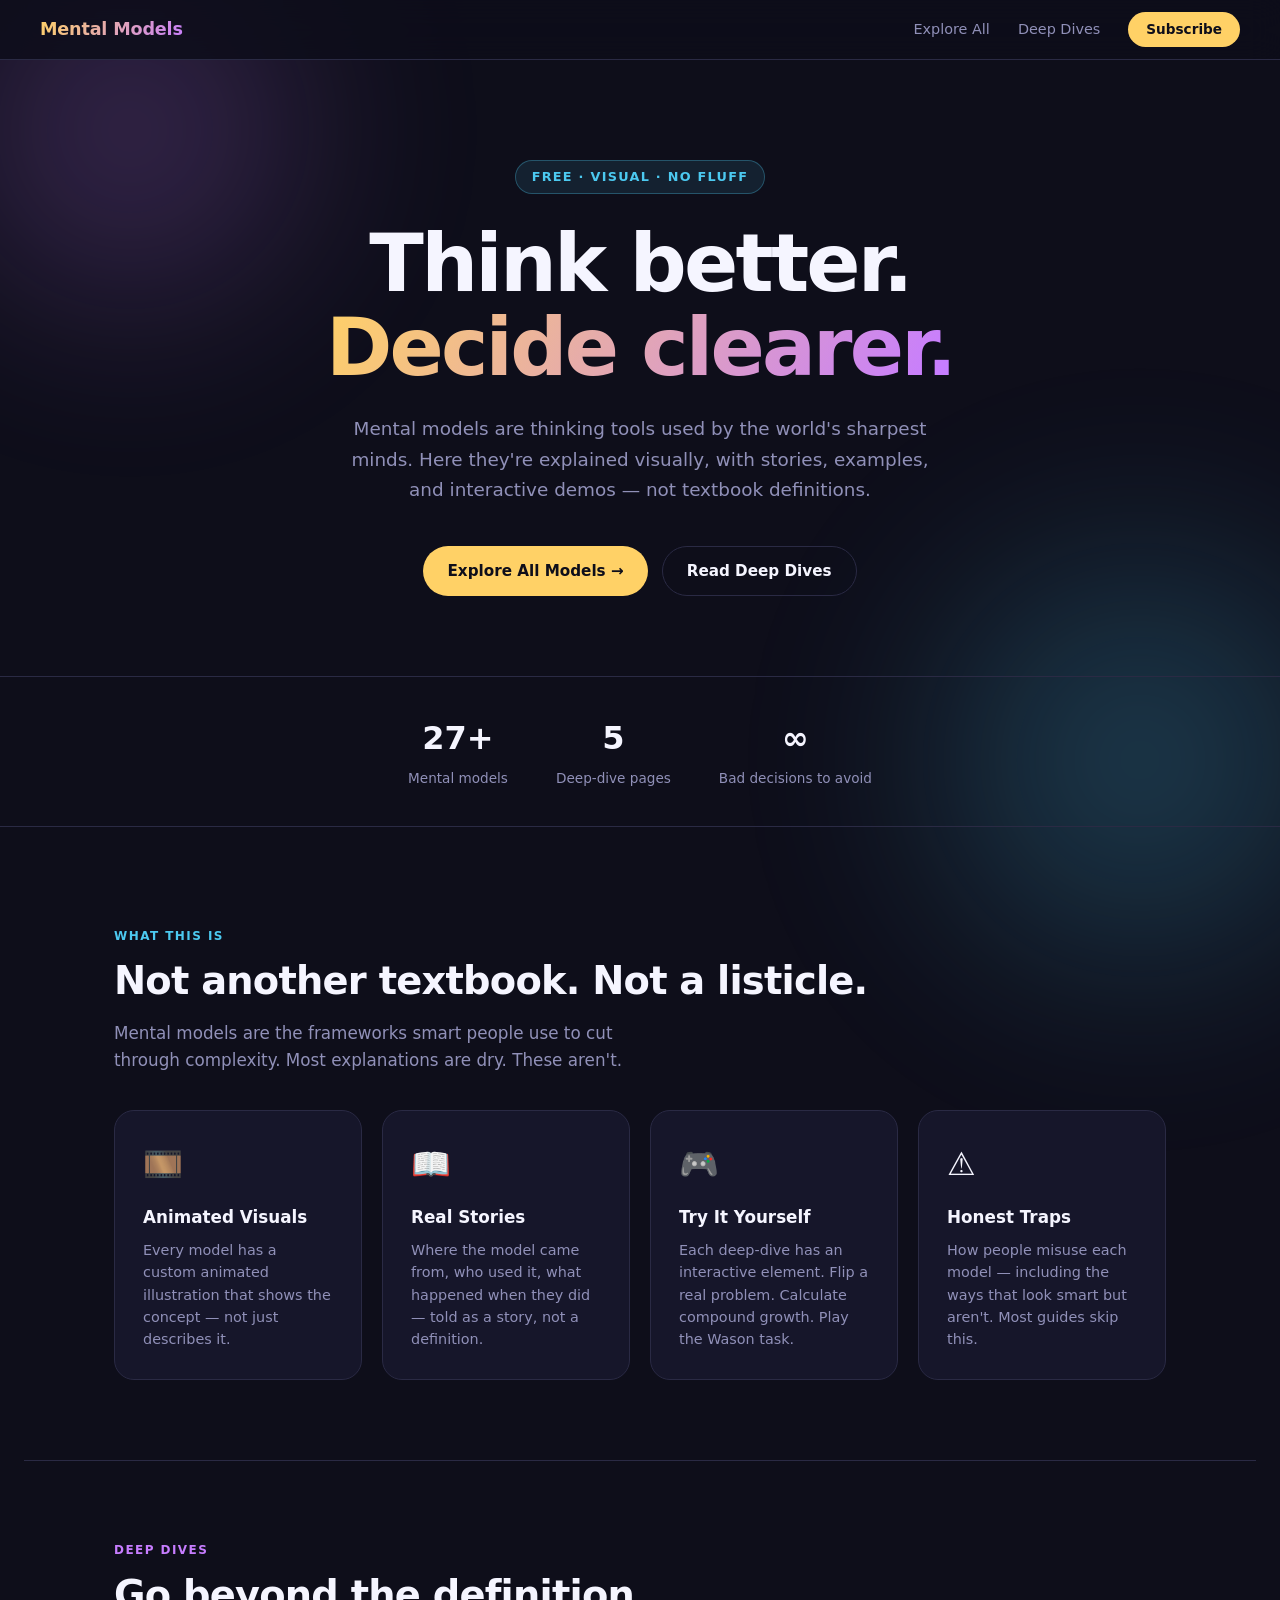
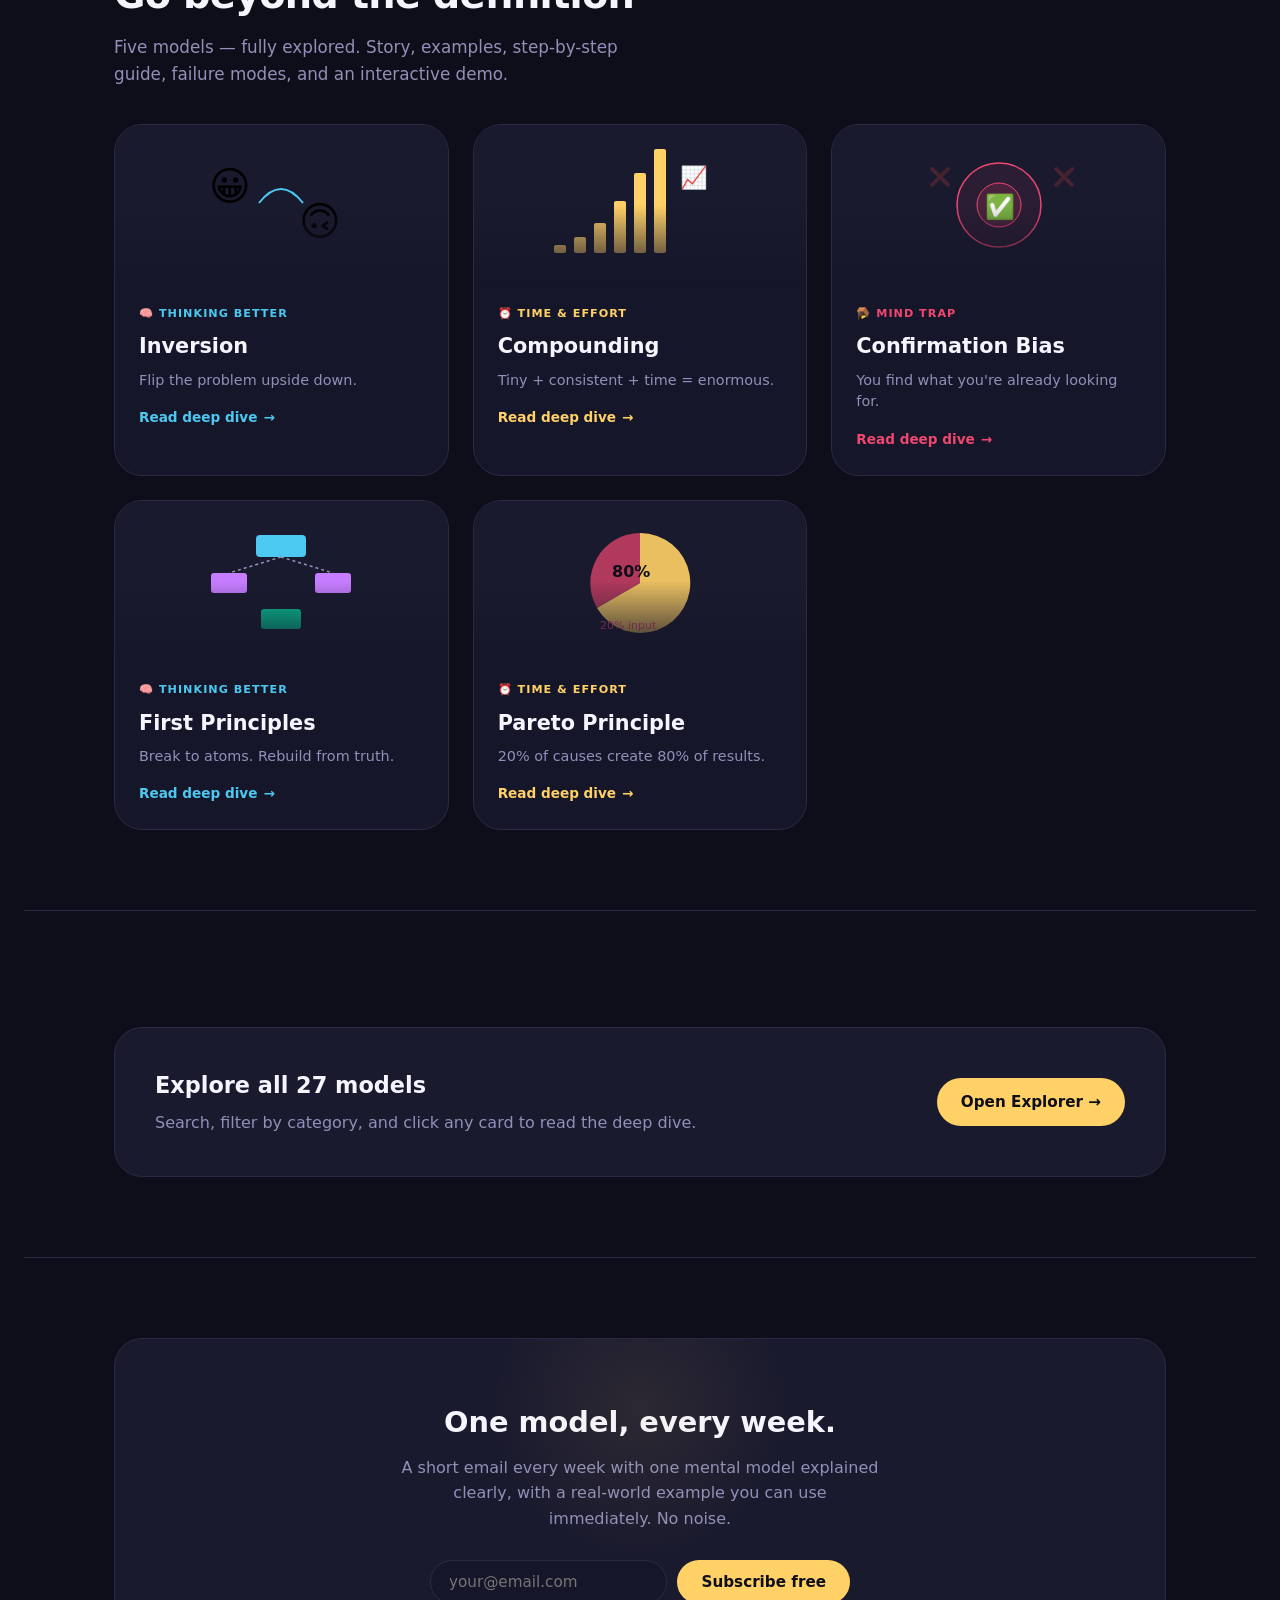
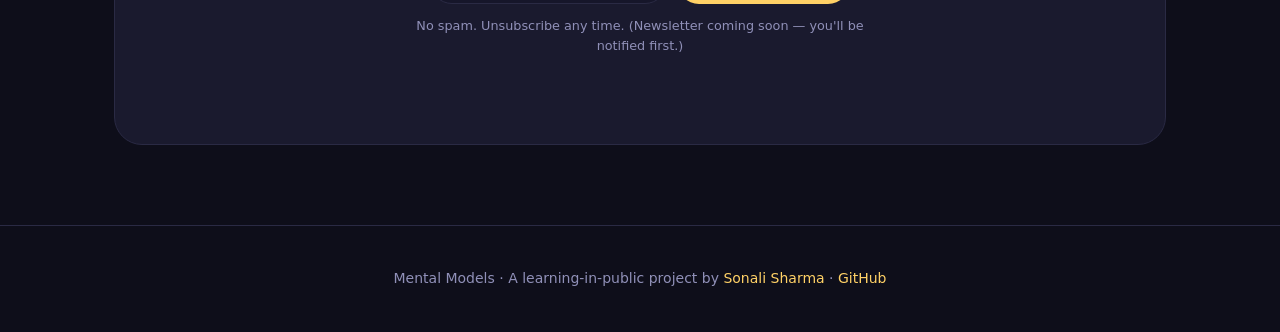
==== index.html @ 96d6f687 "Add deep-dive site: landing page, model template with interactives, rich data for 5 models, shared d" ====
<!DOCTYPE html>
<html lang="en">
<head>
<meta charset="UTF-8"/>
<meta name="viewport" content="width=device-width, initial-scale=1.0"/>
<title>Mental Models — Think Clearly. Decide Better.</title>
<meta name="description" content="Visual, animated, in-depth explanations of the world's most powerful mental models. Free."/>
<link rel="stylesheet" href="shared.css"/>
<style>
  /* ── Hero ── */
  .hero {
    max-width: 900px;
    margin: 0 auto;
    padding: 100px 24px 80px;
    text-align: center;
  }
  .hero-eyebrow {
    display: inline-block;
    padding: 6px 16px;
    background: rgba(76,201,240,0.1);
    border: 1px solid rgba(76,201,240,0.3);
    border-radius: 999px;
    font-size: 0.8rem;
    font-weight: 700;
    letter-spacing: 0.1em;
    text-transform: uppercase;
    color: var(--blue);
    margin-bottom: 28px;
    animation: fadeUp 0.6s ease both;
  }
  .hero h1 {
    font-size: clamp(2.6rem, 7vw, 5rem);
    font-weight: 900;
    letter-spacing: -0.035em;
    line-height: 1.05;
    margin-bottom: 24px;
    animation: fadeUp 0.6s 0.1s ease both;
  }
  .hero h1 .gradient {
    background: linear-gradient(120deg, var(--accent), var(--purple), var(--blue));
    background-size: 200% 100%;
    -webkit-background-clip: text;
    background-clip: text;
    -webkit-text-fill-color: transparent;
    animation: gradShift 6s ease-in-out infinite;
  }
  @keyframes gradShift { 0%,100%{background-position:0%} 50%{background-position:100%} }
  .hero-sub {
    color: var(--muted);
    font-size: 1.15rem;
    max-width: 580px;
    margin: 0 auto 40px;
    line-height: 1.65;
    animation: fadeUp 0.6s 0.2s ease both;
  }
  .hero-actions {
    display: flex;
    gap: 14px;
    justify-content: center;
    flex-wrap: wrap;
    animation: fadeUp 0.6s 0.3s ease both;
  }
  @keyframes fadeUp { from{opacity:0; transform:translateY(16px)} to{opacity:1; transform:translateY(0)} }

  /* ── Stats strip ── */
  .stats {
    display: flex;
    justify-content: center;
    gap: 48px;
    flex-wrap: wrap;
    padding: 36px 24px;
    border-top: 1px solid var(--border);
    border-bottom: 1px solid var(--border);
    margin: 0 0 20px;
  }
  .stat-item { text-align: center; }
  .stat-num { font-size: 2rem; font-weight: 900; color: var(--text); }
  .stat-label { font-size: 0.85rem; color: var(--muted); margin-top: 4px; }

  /* ── Pillars ── */
  .pillars-grid {
    display: grid;
    grid-template-columns: repeat(auto-fit, minmax(240px, 1fr));
    gap: 20px;
    margin-top: 36px;
  }
  .pillar {
    background: var(--card);
    border: 1px solid var(--border);
    border-radius: var(--radius-l);
    padding: 28px;
    transition: transform 0.25s, border-color 0.25s;
  }
  .pillar:hover { transform: translateY(-4px); border-color: var(--blue); }
  .pillar-icon { font-size: 2rem; margin-bottom: 14px; }
  .pillar-title { font-weight: 800; font-size: 1.05rem; margin-bottom: 8px; }
  .pillar-desc { color: var(--muted); font-size: 0.9rem; line-height: 1.55; }

  /* ── Featured deep dives ── */
  .deepdive-grid {
    display: grid;
    grid-template-columns: repeat(auto-fit, minmax(300px, 1fr));
    gap: 24px;
    margin-top: 36px;
  }
  .deepdive-card {
    background: var(--card);
    border: 1px solid var(--border);
    border-radius: var(--radius-xl);
    overflow: hidden;
    cursor: pointer;
    transition: transform 0.3s cubic-bezier(.2,.9,.3,1.4), box-shadow 0.3s, border-color 0.3s;
    text-decoration: none;
    color: inherit;
    display: block;
  }
  .deepdive-card:hover {
    transform: translateY(-6px);
    box-shadow: 0 24px 48px rgba(0,0,0,0.4);
    border-color: var(--c, var(--blue));
  }
  .deepdive-visual {
    height: 160px;
    background: var(--bg-2);
    display: flex;
    align-items: center;
    justify-content: center;
    overflow: hidden;
    padding: 20px;
    position: relative;
  }
  .deepdive-visual::after {
    content: "";
    position: absolute;
    inset: 0;
    background: linear-gradient(to bottom, transparent 50%, var(--card));
  }
  .deepdive-visual svg { max-height: 120px; max-width: 100%; }
  .deepdive-body { padding: 20px 24px 24px; }
  .deepdive-cat {
    font-size: 0.7rem;
    font-weight: 700;
    text-transform: uppercase;
    letter-spacing: 0.09em;
    color: var(--c, var(--blue));
    margin-bottom: 8px;
  }
  .deepdive-name { font-size: 1.3rem; font-weight: 800; margin-bottom: 6px; }
  .deepdive-line { color: var(--muted); font-size: 0.9rem; line-height: 1.5; margin-bottom: 16px; }
  .deepdive-arrow {
    font-size: 0.85rem;
    font-weight: 700;
    color: var(--c, var(--blue));
    display: flex;
    align-items: center;
    gap: 6px;
    transition: gap 0.2s;
  }
  .deepdive-card:hover .deepdive-arrow { gap: 12px; }

  /* ── All models strip ── */
  .models-strip {
    background: var(--bg-2);
    border-radius: var(--radius-xl);
    border: 1px solid var(--border);
    padding: 40px;
    margin-top: 36px;
    display: flex;
    align-items: center;
    justify-content: space-between;
    gap: 24px;
    flex-wrap: wrap;
  }
  .strip-left h3 { font-size: 1.4rem; font-weight: 800; margin-bottom: 6px; }
  .strip-left p { color: var(--muted); }

  /* ── Newsletter ── */
  .newsletter-box {
    background: var(--bg-2);
    border: 1px solid var(--border);
    border-radius: var(--radius-xl);
    padding: 60px 40px;
    text-align: center;
    position: relative;
    overflow: hidden;
  }
  .newsletter-box::before {
    content: "";
    position: absolute;
    top: -80px; left: 50%;
    transform: translateX(-50%);
    width: 300px; height: 300px;
    background: radial-gradient(circle, var(--accent), transparent 70%);
    opacity: 0.08;
  }
  .newsletter-box h2 { font-size: 1.8rem; font-weight: 800; margin-bottom: 10px; }
  .newsletter-box p { color: var(--muted); margin-bottom: 28px; max-width: 480px; margin-left: auto; margin-right: auto; }
  .newsletter-form { display: flex; gap: 10px; max-width: 420px; margin: 0 auto; flex-wrap: wrap; justify-content: center; }
  .newsletter-input {
    flex: 1;
    min-width: 200px;
    padding: 12px 18px;
    background: var(--card);
    border: 1px solid var(--border);
    border-radius: 999px;
    color: var(--text);
    font-size: 0.95rem;
    font-family: var(--font);
    outline: none;
    transition: border-color 0.2s;
  }
  .newsletter-input:focus { border-color: var(--accent); }
  .newsletter-note { margin-top: 12px; font-size: 0.8rem; color: var(--muted); }
</style>
</head>
<body>

<nav class="site-nav">
  <a href="index.html" class="nav-logo">Mental Models</a>
  <div class="nav-links">
    <a href="models.html">Explore All</a>
    <a href="#deep-dives">Deep Dives</a>
    <a href="#newsletter" class="nav-cta">Subscribe</a>
  </div>
</nav>

<!-- ── HERO ── -->
<section class="hero">
  <span class="hero-eyebrow">Free · Visual · No fluff</span>
  <h1>Think better.<br/><span class="gradient">Decide clearer.</span></h1>
  <p class="hero-sub">
    Mental models are thinking tools used by the world's sharpest minds.
    Here they're explained visually, with stories, examples, and interactive demos — not textbook definitions.
  </p>
  <div class="hero-actions">
    <a href="models.html" class="btn btn-primary">Explore All Models →</a>
    <a href="#deep-dives" class="btn btn-secondary">Read Deep Dives</a>
  </div>
</section>

<!-- ── STATS ── -->
<div class="stats">
  <div class="stat-item"><div class="stat-num">27+</div><div class="stat-label">Mental models</div></div>
  <div class="stat-item"><div class="stat-num">5</div><div class="stat-label">Deep-dive pages</div></div>
  <div class="stat-item"><div class="stat-num">∞</div><div class="stat-label">Bad decisions to avoid</div></div>
</div>

<!-- ── WHAT THIS IS ── -->
<section class="section">
  <div class="section-label" style="--cat-color: var(--blue)">What This Is</div>
  <h2 class="section-title">Not another textbook. Not a listicle.</h2>
  <p class="section-sub">Mental models are the frameworks smart people use to cut through complexity. Most explanations are dry. These aren't.</p>
  <div class="pillars-grid">
    <div class="pillar">
      <div class="pillar-icon">🎞️</div>
      <div class="pillar-title">Animated Visuals</div>
      <div class="pillar-desc">Every model has a custom animated illustration that shows the concept — not just describes it.</div>
    </div>
    <div class="pillar">
      <div class="pillar-icon">📖</div>
      <div class="pillar-title">Real Stories</div>
      <div class="pillar-desc">Where the model came from, who used it, what happened when they did — told as a story, not a definition.</div>
    </div>
    <div class="pillar">
      <div class="pillar-icon">🎮</div>
      <div class="pillar-title">Try It Yourself</div>
      <div class="pillar-desc">Each deep-dive has an interactive element. Flip a real problem. Calculate compound growth. Play the Wason task.</div>
    </div>
    <div class="pillar">
      <div class="pillar-icon">⚠️</div>
      <div class="pillar-title">Honest Traps</div>
      <div class="pillar-desc">How people misuse each model — including the ways that look smart but aren't. Most guides skip this.</div>
    </div>
  </div>
</section>

<div class="divider"></div>

<!-- ── DEEP DIVES ── -->
<section class="section" id="deep-dives">
  <div class="section-label" style="--cat-color: var(--purple)">Deep Dives</div>
  <h2 class="section-title">Go beyond the definition</h2>
  <p class="section-sub">Five models — fully explored. Story, examples, step-by-step guide, failure modes, and an interactive demo.</p>
  <div class="deepdive-grid" id="deepdive-grid"></div>
</section>

<div class="divider"></div>

<!-- ── ALL MODELS ── -->
<section class="section">
  <div class="models-strip">
    <div class="strip-left">
      <h3>Explore all 27 models</h3>
      <p>Search, filter by category, and click any card to read the deep dive.</p>
    </div>
    <a href="models.html" class="btn btn-primary">Open Explorer →</a>
  </div>
</section>

<div class="divider"></div>

<!-- ── NEWSLETTER ── -->
<section class="section" id="newsletter">
  <div class="newsletter-box">
    <h2>One model, every week.</h2>
    <p>A short email every week with one mental model explained clearly, with a real-world example you can use immediately. No noise.</p>
    <form class="newsletter-form" onsubmit="handleSubscribe(event)">
      <input type="email" class="newsletter-input" placeholder="your@email.com" required/>
      <button type="submit" class="btn btn-primary">Subscribe free</button>
    </form>
    <p class="newsletter-note">No spam. Unsubscribe any time. (Newsletter coming soon — you'll be notified first.)</p>
  </div>
</section>

<footer class="site-footer">
  Mental Models · A learning-in-public project by
  <a href="https://github.com/Sonali-Sharma-tech">Sonali Sharma</a> ·
  <a href="https://github.com/Sonali-Sharma-tech/mental-models">GitHub</a>
</footer>

<script src="data/models.js"></script>
<script>
  const FEATURED = [
    { id: 'inversion',          color: '#4cc9f0', cat: '🧠 Thinking Better', name: 'Inversion',          line: 'Flip the problem upside down.',                svg: `<svg viewBox="0 0 200 120"><text x="28" y="55" font-size="40" class="float">😀</text><path d="M78,58 Q100,30 122,58" stroke="#4cc9f0" stroke-width="2" fill="none"/><text x="118" y="90" font-size="40" class="float" style="animation-delay:1s">🙃</text></svg>` },
    { id: 'compounding',        color: '#ffd166', cat: '⏰ Time & Effort',   name: 'Compounding',        line: 'Tiny + consistent + time = enormous.',         svg: `<svg viewBox="0 0 200 120"><rect x="14" y="100" width="12" height="8"  fill="#ffd166" rx="2"/><rect x="34" y="92"  width="12" height="16" fill="#ffd166" rx="2"/><rect x="54" y="78"  width="12" height="30" fill="#ffd166" rx="2"/><rect x="74" y="56"  width="12" height="52" fill="#ffd166" rx="2"/><rect x="94" y="28"  width="12" height="80" fill="#ffd166" rx="2"/><rect x="114" y="4"  width="12" height="104" fill="#ffd166" rx="2" class="pulse"/><text x="140" y="40" font-size="22" fill="#ffd166">📈</text></svg>` },
    { id: 'confirmation-bias',  color: '#ef476f', cat: '🪤 Mind Trap',       name: 'Confirmation Bias',  line: 'You find what you\'re already looking for.',   svg: `<svg viewBox="0 0 200 120"><circle cx="100" cy="60" r="42" fill="#ef476f" fill-opacity="0.08" stroke="#ef476f" stroke-width="1.5"/><circle cx="100" cy="60" r="22" fill="#ef476f" fill-opacity="0.15" stroke="#ef476f"/><text x="86" y="70" font-size="24" class="pulse">✅</text><text x="30" y="38" font-size="18" opacity="0.2">❌</text><text x="154" y="38" font-size="18" opacity="0.2">❌</text></svg>` },
    { id: 'first-principles',   color: '#4cc9f0', cat: '🧠 Thinking Better', name: 'First Principles',   line: 'Break to atoms. Rebuild from truth.',          svg: `<svg viewBox="0 0 200 120"><rect x="75" y="14" width="50" height="22" fill="#4cc9f0" rx="4" class="float"/><rect x="30" y="52" width="36" height="20" fill="#c77dff" rx="3" class="float" style="animation-delay:.3s"/><rect x="134" y="52" width="36" height="20" fill="#c77dff" rx="3" class="float" style="animation-delay:.6s"/><rect x="80" y="88" width="40" height="20" fill="#06d6a0" rx="3" class="pulse"/><line x1="100" y1="36" x2="48" y2="52" stroke="#9090b8" stroke-width="1.5" stroke-dasharray="3,3"/><line x1="100" y1="36" x2="152" y2="52" stroke="#9090b8" stroke-width="1.5" stroke-dasharray="3,3"/></svg>` },
    { id: 'pareto',             color: '#ffd166', cat: '⏰ Time & Effort',   name: 'Pareto Principle',   line: '20% of causes create 80% of results.',        svg: `<svg viewBox="0 0 200 120"><circle cx="100" cy="62" r="50" fill="#1a1a2e"/><path d="M100,62 L100,12 A50,50 0 1,1 57,87 Z" fill="#ffd166" fill-opacity="0.9" class="pulse"/><path d="M100,62 L57,87 A50,50 0 0,1 100,12 Z" fill="#ef476f" fill-opacity="0.7"/><text x="72" y="56" font-size="16" font-weight="800" fill="#0e0e1a" font-family="system-ui">80%</text><text x="60" y="108" font-size="11" fill="#ef476f" font-family="system-ui">20% input</text></svg>` }
  ];

  const grid = document.getElementById('deepdive-grid');
  grid.innerHTML = FEATURED.map(m => `
    <a href="model.html?id=${m.id}" class="deepdive-card" style="--c: ${m.color}">
      <div class="deepdive-visual">${m.svg}</div>
      <div class="deepdive-body">
        <div class="deepdive-cat">${m.cat}</div>
        <div class="deepdive-name">${m.name}</div>
        <div class="deepdive-line">${m.line}</div>
        <div class="deepdive-arrow">Read deep dive <span>→</span></div>
      </div>
    </a>`).join('');

  function handleSubscribe(e) {
    e.preventDefault();
    const btn = e.target.querySelector('button');
    btn.textContent = '✓ You\'re on the list!';
    btn.style.background = '#06d6a0';
    btn.disabled = true;
  }
</script>
</body>
</html>
---- shared.css ----
/* ─── Design Tokens ─────────────────────────────────── */
:root {
  --bg:       #0e0e1a;
  --bg-2:     #1a1a2e;
  --card:     #16162a;
  --card-h:   #1e1e3a;
  --text:     #f5f5ff;
  --muted:    #9090b8;
  --border:   #2a2a44;
  --accent:   #ffd166;
  --red:      #ef476f;
  --green:    #06d6a0;
  --blue:     #4cc9f0;
  --purple:   #c77dff;
  --radius-s: 8px;
  --radius-m: 14px;
  --radius-l: 20px;
  --radius-xl:28px;
  --font: -apple-system, BlinkMacSystemFont, "Segoe UI", system-ui, sans-serif;
}

/* ─── Reset ─────────────────────────────────────────── */
*, *::before, *::after { box-sizing: border-box; margin: 0; padding: 0; }
html { scroll-behavior: smooth; }
body {
  font-family: var(--font);
  background: var(--bg);
  color: var(--text);
  line-height: 1.6;
  min-height: 100vh;
  overflow-x: hidden;
}
a { color: inherit; text-decoration: none; }
img { display: block; max-width: 100%; }

/* ─── Background Blobs ──────────────────────────────── */
body::before, body::after {
  content: "";
  position: fixed;
  border-radius: 50%;
  filter: blur(90px);
  z-index: -1;
  pointer-events: none;
  opacity: 0.3;
}
body::before {
  width: 500px; height: 500px;
  background: radial-gradient(circle, var(--purple), transparent 70%);
  top: -120px; left: -120px;
  animation: blob1 20s ease-in-out infinite;
}
body::after {
  width: 600px; height: 600px;
  background: radial-gradient(circle, var(--blue), transparent 70%);
  bottom: -160px; right: -160px;
  animation: blob2 25s ease-in-out infinite;
}
@keyframes blob1 { 0%,100%{transform:translate(0,0) scale(1)} 50%{transform:translate(80px,60px) scale(1.2)} }
@keyframes blob2 { 0%,100%{transform:translate(0,0) scale(1)} 50%{transform:translate(-60px,-50px) scale(1.15)} }

/* ─── Navigation ────────────────────────────────────── */
.site-nav {
  position: sticky;
  top: 0;
  z-index: 200;
  display: flex;
  align-items: center;
  justify-content: space-between;
  padding: 0 40px;
  height: 60px;
  background: rgba(14,14,26,0.85);
  backdrop-filter: blur(16px);
  border-bottom: 1px solid var(--border);
}
.nav-logo {
  font-weight: 800;
  font-size: 1.1rem;
  background: linear-gradient(120deg, var(--accent), var(--purple));
  -webkit-background-clip: text;
  background-clip: text;
  -webkit-text-fill-color: transparent;
  letter-spacing: -0.01em;
}
.nav-links {
  display: flex;
  align-items: center;
  gap: 28px;
}
.nav-links a {
  color: var(--muted);
  font-size: 0.9rem;
  font-weight: 500;
  transition: color 0.2s;
}
.nav-links a:hover,
.nav-links a.active { color: var(--text); }
.nav-links .nav-cta {
  padding: 7px 18px;
  background: var(--accent);
  color: var(--bg);
  border-radius: 999px;
  font-weight: 700;
  font-size: 0.85rem;
  transition: opacity 0.2s, transform 0.2s;
}
.nav-links .nav-cta:hover { opacity: 0.85; transform: translateY(-1px); -webkit-text-fill-color: var(--bg); }
@media (max-width: 600px) {
  .site-nav { padding: 0 20px; }
  .nav-links { gap: 16px; }
  .nav-links a:not(.nav-cta) { display: none; }
}

/* ─── Footer ─────────────────────────────────────────── */
.site-footer {
  text-align: center;
  padding: 40px 20px;
  color: var(--muted);
  font-size: 0.875rem;
  border-top: 1px solid var(--border);
  line-height: 1.8;
}
.site-footer a { color: var(--accent); }
.site-footer a:hover { text-decoration: underline; }

/* ─── Buttons ────────────────────────────────────────── */
.btn {
  display: inline-flex;
  align-items: center;
  gap: 8px;
  padding: 12px 24px;
  border-radius: 999px;
  font-weight: 700;
  font-size: 0.95rem;
  cursor: pointer;
  transition: all 0.25s cubic-bezier(.2,.9,.3,1.4);
  border: none;
  font-family: var(--font);
  white-space: nowrap;
}
.btn-primary {
  background: var(--accent);
  color: var(--bg);
}
.btn-primary:hover { transform: translateY(-2px); box-shadow: 0 8px 24px rgba(255,209,102,0.35); }
.btn-secondary {
  background: transparent;
  color: var(--text);
  border: 1px solid var(--border);
}
.btn-secondary:hover { border-color: var(--accent); color: var(--accent); transform: translateY(-2px); }
.btn-ghost {
  background: var(--card);
  color: var(--text);
  border: 1px solid var(--border);
}
.btn-ghost:hover { background: var(--card-h); border-color: var(--blue); }

/* ─── Badges ─────────────────────────────────────────── */
.badge {
  display: inline-block;
  padding: 3px 10px;
  border-radius: 999px;
  font-size: 0.72rem;
  font-weight: 700;
  text-transform: uppercase;
  letter-spacing: 0.07em;
}
.badge-free { background: rgba(6,214,160,0.15); color: var(--green); }
.badge-premium { background: rgba(255,209,102,0.15); color: var(--accent); }
.badge-cat {
  background: var(--bg-2);
  color: var(--cat-color, var(--blue));
  border: 1px solid var(--cat-color, var(--blue));
}

/* ─── Cards ──────────────────────────────────────────── */
.card-grid {
  display: grid;
  grid-template-columns: repeat(auto-fill, minmax(280px, 1fr));
  gap: 20px;
}
.surface-card {
  background: var(--card);
  border: 1px solid var(--border);
  border-radius: var(--radius-l);
  padding: 24px;
  transition: transform 0.3s cubic-bezier(.2,.9,.3,1.4), box-shadow 0.3s, border-color 0.3s;
}
.surface-card:hover {
  transform: translateY(-4px);
  box-shadow: 0 20px 40px rgba(0,0,0,0.4);
  border-color: var(--cat-color, var(--blue));
}

/* ─── Section layout ─────────────────────────────────── */
.section {
  max-width: 1100px;
  margin: 0 auto;
  padding: 80px 24px;
}
.section-sm {
  max-width: 720px;
  margin: 0 auto;
  padding: 60px 24px;
}
.section-label {
  font-size: 0.75rem;
  font-weight: 700;
  letter-spacing: 0.12em;
  text-transform: uppercase;
  color: var(--cat-color, var(--blue));
  margin-bottom: 12px;
}
.section-title {
  font-size: clamp(1.6rem, 3vw, 2.4rem);
  font-weight: 800;
  letter-spacing: -0.02em;
  margin-bottom: 16px;
  line-height: 1.2;
}
.section-sub {
  color: var(--muted);
  font-size: 1.05rem;
  max-width: 560px;
}

/* ─── Prose (article body) ───────────────────────────── */
.prose {
  font-size: 1.05rem;
  line-height: 1.75;
  color: var(--text);
  max-width: 68ch;
}
.prose p { margin-bottom: 1.25em; }
.prose h2 { font-size: 1.5rem; font-weight: 700; margin: 2em 0 0.75em; letter-spacing: -0.01em; }
.prose h3 { font-size: 1.2rem; font-weight: 700; margin: 1.75em 0 0.5em; }
.prose blockquote {
  border-left: 3px solid var(--accent);
  padding-left: 20px;
  color: var(--muted);
  font-style: italic;
  margin: 1.5em 0;
}
.prose strong { color: var(--text); font-weight: 700; }
.prose ul, .prose ol { padding-left: 1.5em; margin-bottom: 1.25em; }
.prose li { margin-bottom: 0.5em; }

/* ─── SVG Animations ─────────────────────────────────── */
.float { animation: float 3s ease-in-out infinite; }
.pulse { animation: pulse 2s ease-in-out infinite; transform-origin: center; transform-box: fill-box; }
.bounce { animation: bounce 1.6s ease-in-out infinite; transform-origin: bottom center; transform-box: fill-box; }
.spin   { animation: spin 10s linear infinite; transform-origin: center; transform-box: fill-box; }
@keyframes float  { 0%,100%{transform:translateY(0)}   50%{transform:translateY(-7px)} }
@keyframes pulse  { 0%,100%{transform:scale(1)}         50%{transform:scale(1.1)} }
@keyframes bounce { 0%,100%{transform:translateY(0)}   50%{transform:translateY(-10px)} }
@keyframes spin   { to{transform:rotate(360deg)} }

/* ─── Divider ────────────────────────────────────────── */
.divider {
  height: 1px;
  background: var(--border);
  margin: 0 24px;
}

/* ─── Utility ────────────────────────────────────────── */
.text-muted { color: var(--muted); }
.text-accent { color: var(--accent); }
.fw-800 { font-weight: 800; }
.mt-4 { margin-top: 16px; }
.mt-8 { margin-top: 32px; }
.flex { display: flex; align-items: center; gap: 12px; }
.flex-wrap { flex-wrap: wrap; }
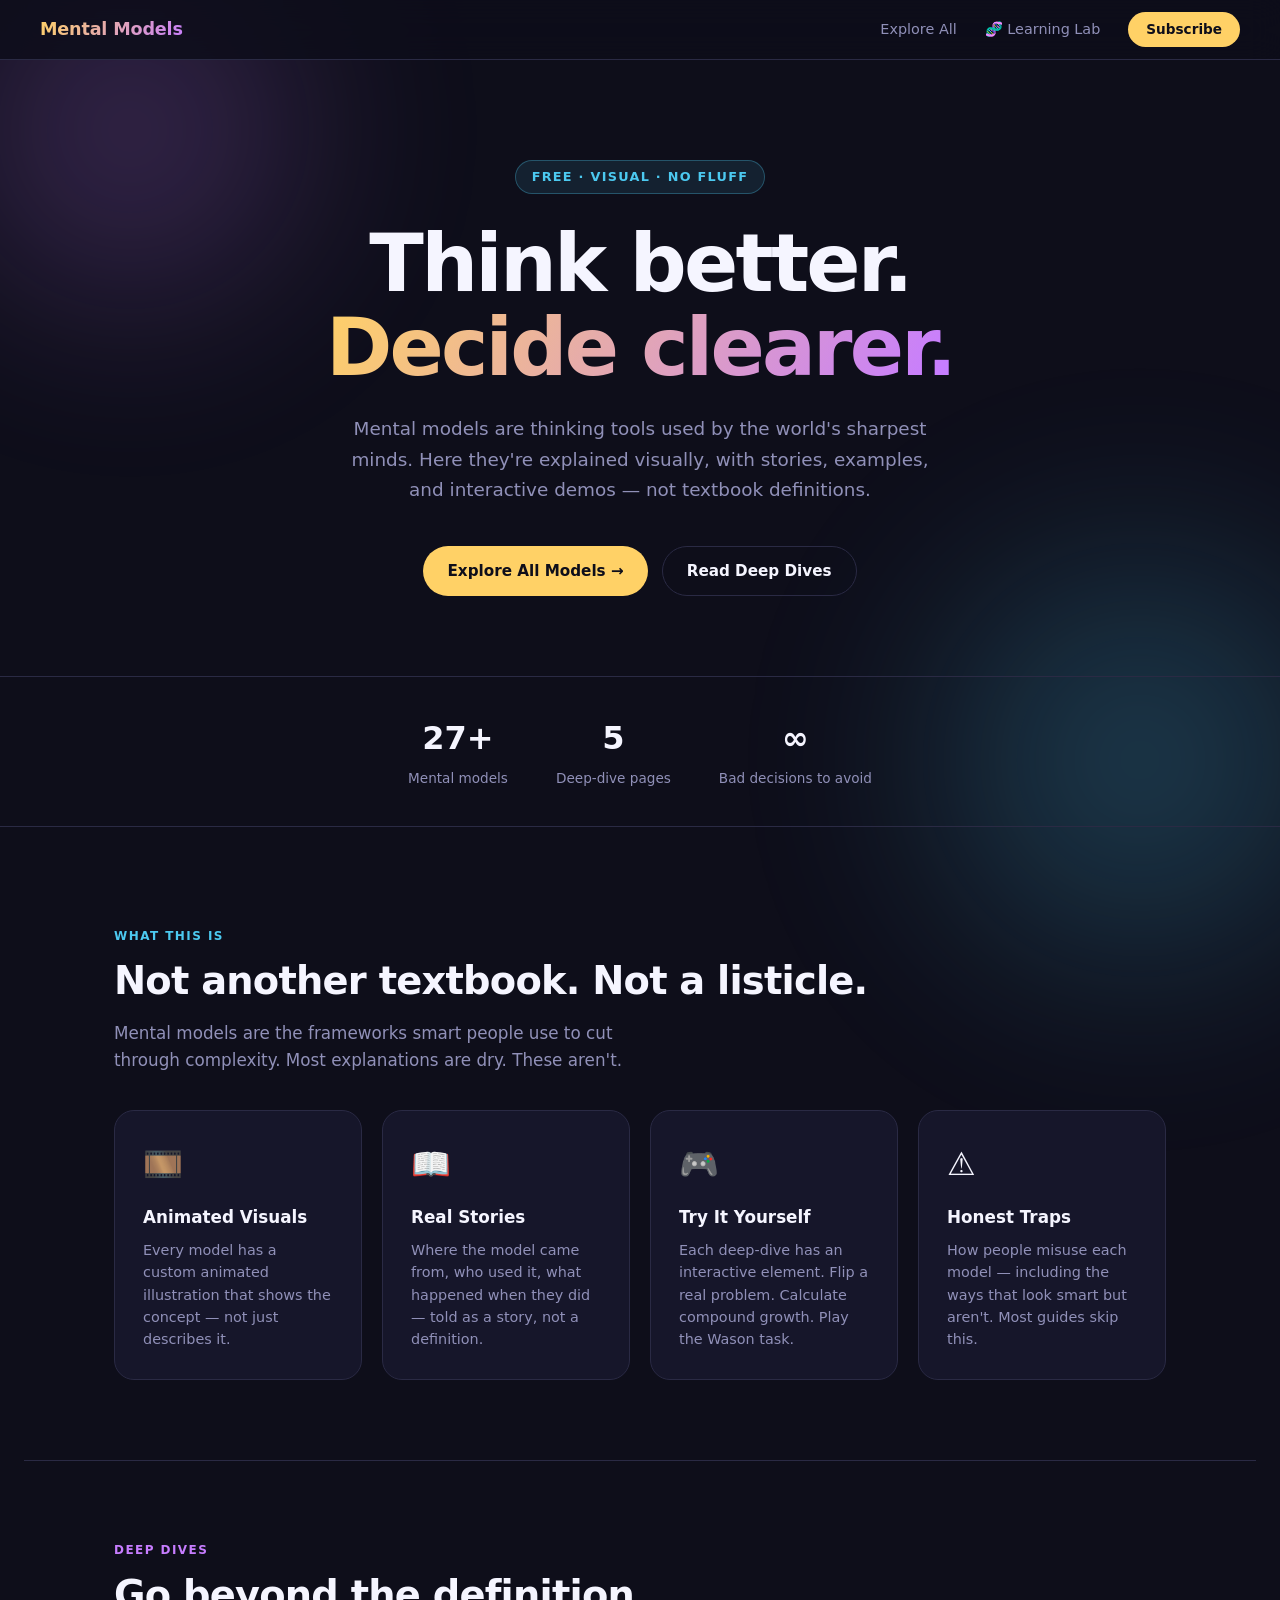
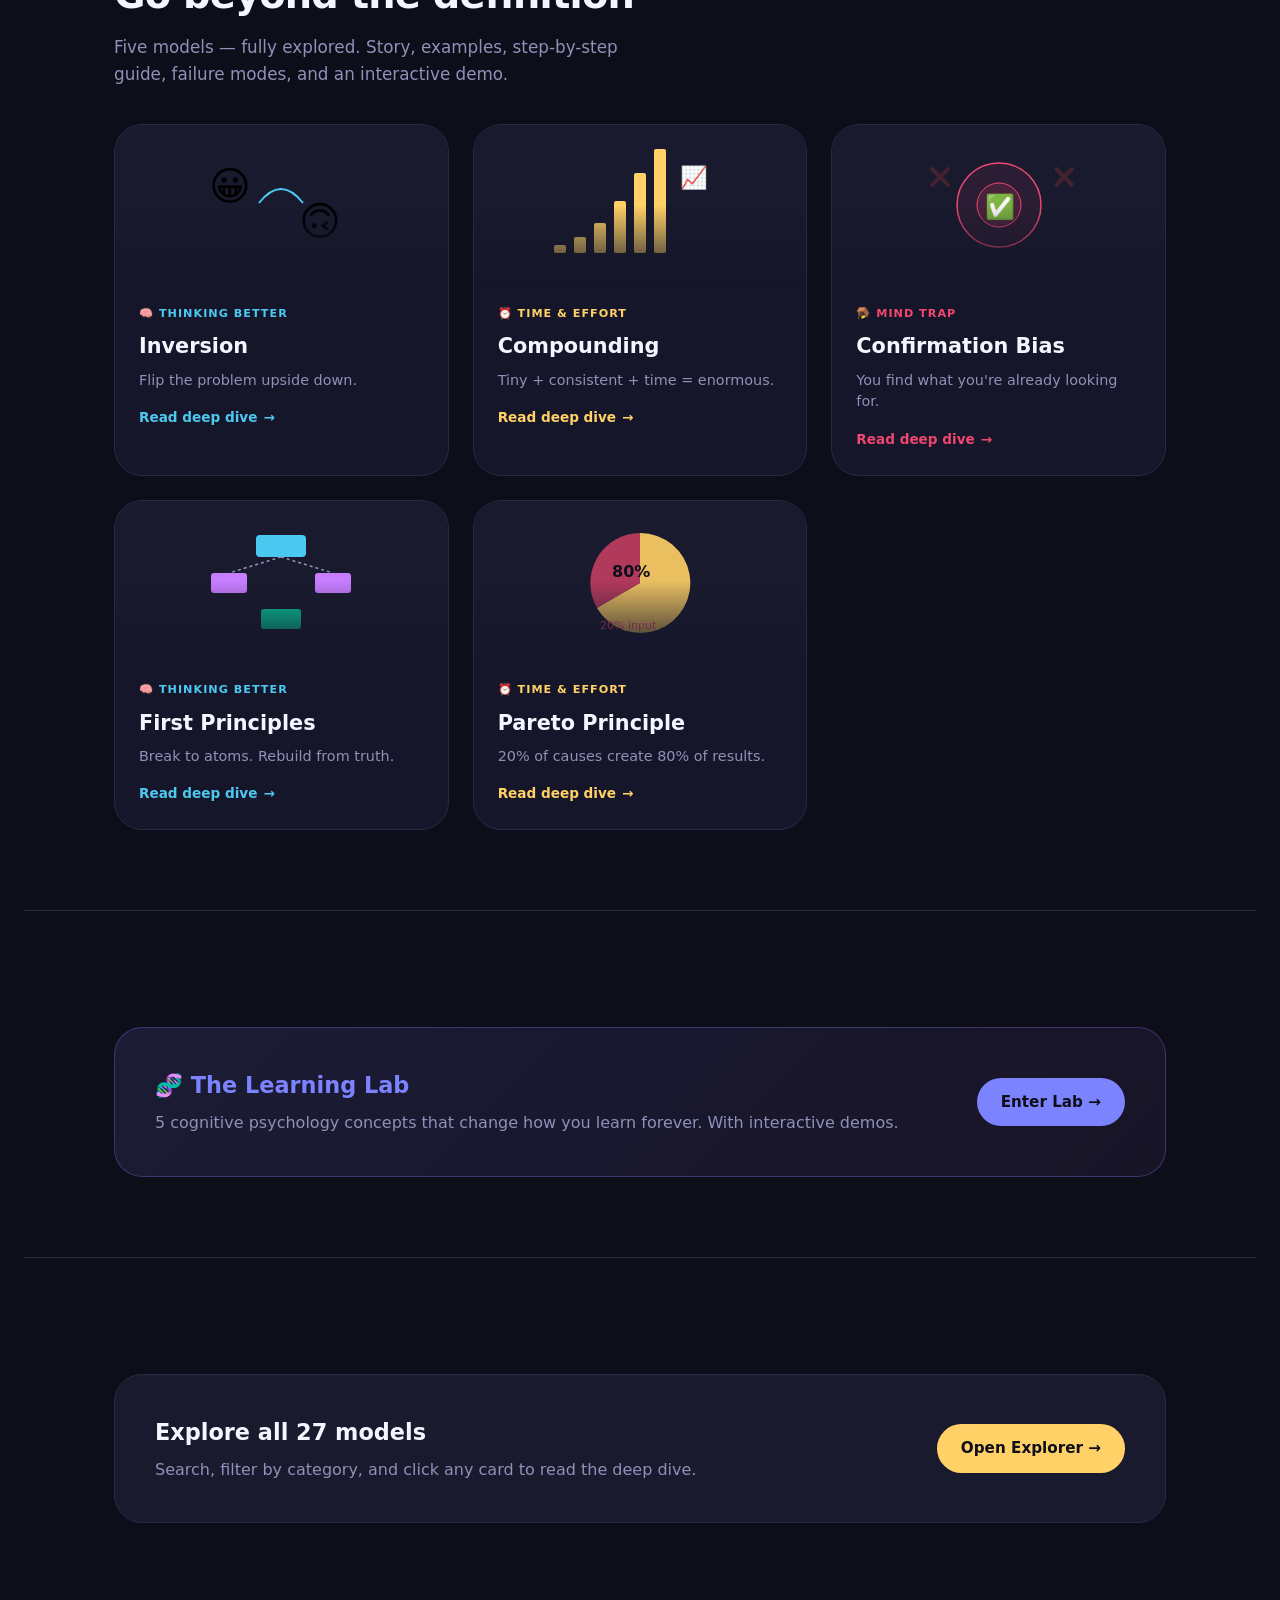
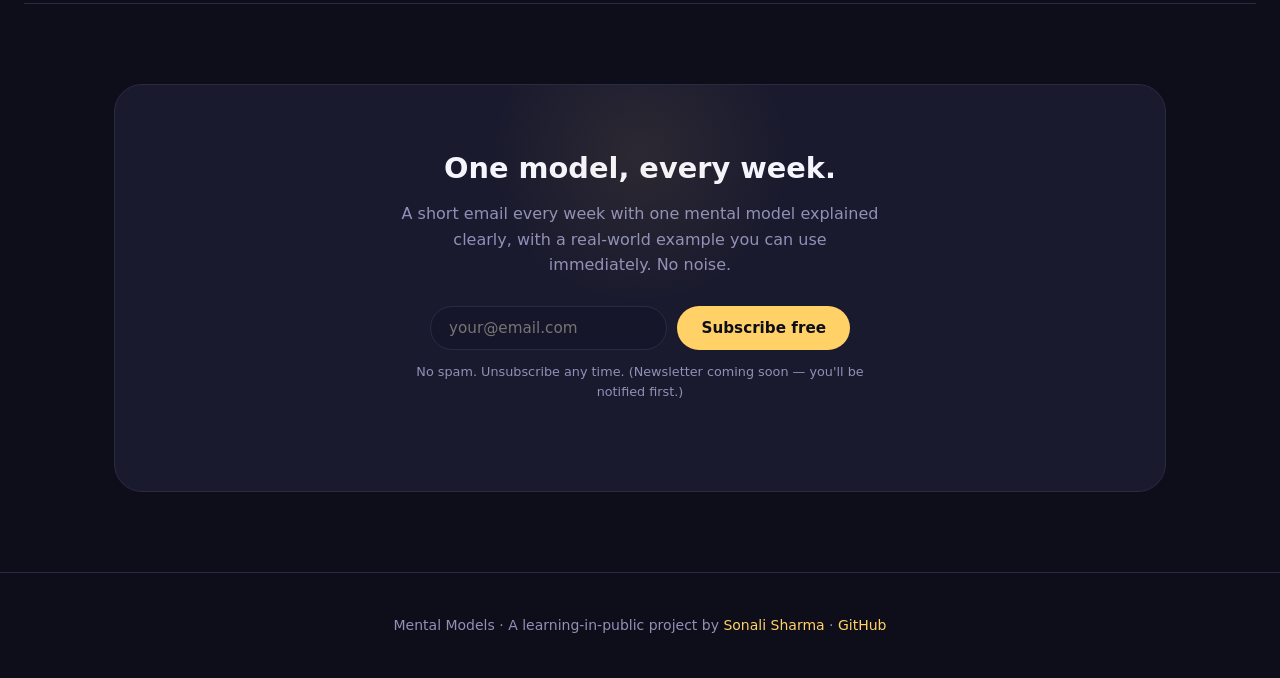
==== commit bffa6558: "Link Learning Lab from index.html nav and add featured section - Replace 'Deep Dives' nav link with " ====
--- a/index.html
+++ b/index.html
@@ -219,7 +219,7 @@
   <a href="index.html" class="nav-logo">Mental Models</a>
   <div class="nav-links">
     <a href="models.html">Explore All</a>
-    <a href="#deep-dives">Deep Dives</a>
+    <a href="learning-lab.html">🧬 Learning Lab</a>
     <a href="#newsletter" class="nav-cta">Subscribe</a>
   </div>
 </nav>
@@ -286,6 +286,19 @@
 
 <div class="divider"></div>
 
+<!-- ── LEARNING LAB ── -->
+<section class="section">
+  <div class="models-strip" style="background: linear-gradient(135deg, rgba(124,131,255,0.12), rgba(199,125,255,0.06)); border-color: rgba(124,131,255,0.3);">
+    <div class="strip-left">
+      <h3 style="color: #7c83ff;">🧬 The Learning Lab</h3>
+      <p>5 cognitive psychology concepts that change how you learn forever. With interactive demos.</p>
+    </div>
+    <a href="learning-lab.html" class="btn btn-primary" style="background: #7c83ff;">Enter Lab →</a>
+  </div>
+</section>
+
+<div class="divider"></div>
+
 <!-- ── ALL MODELS ── -->
 <section class="section">
   <div class="models-strip">
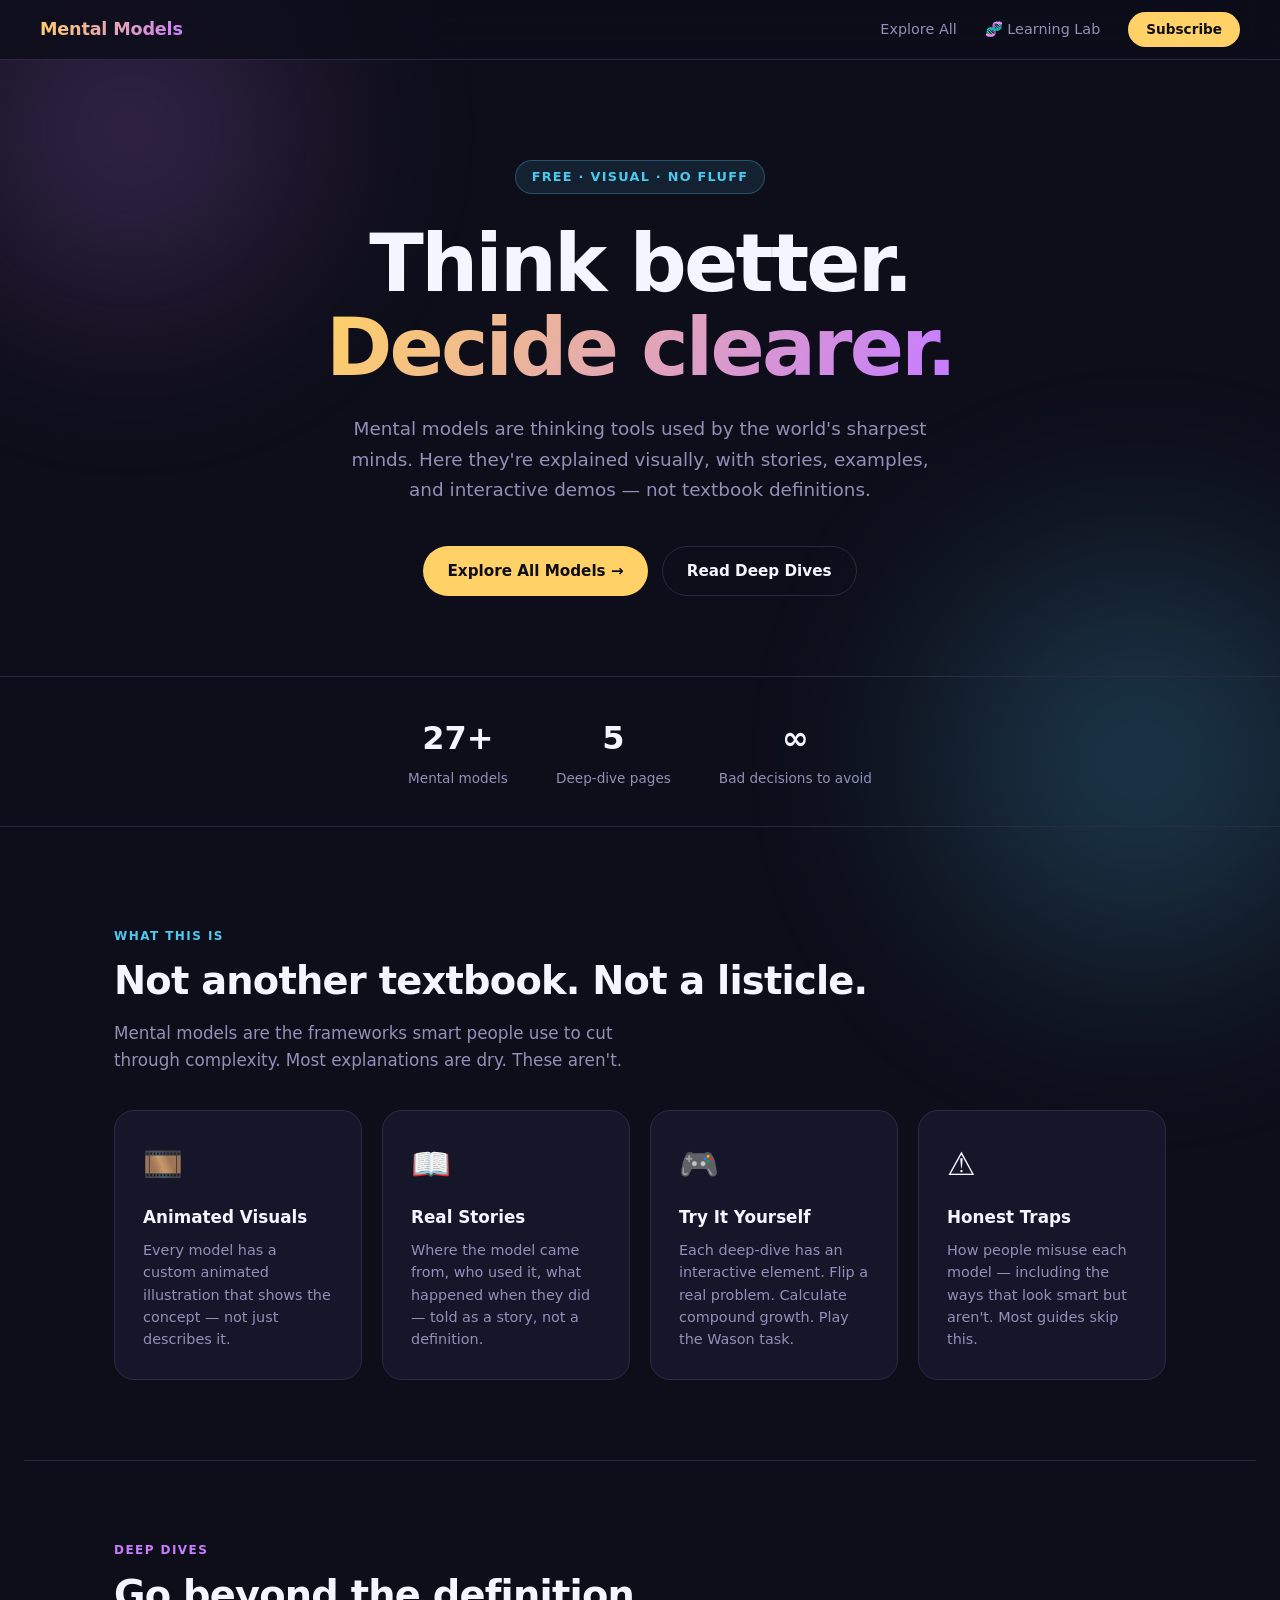
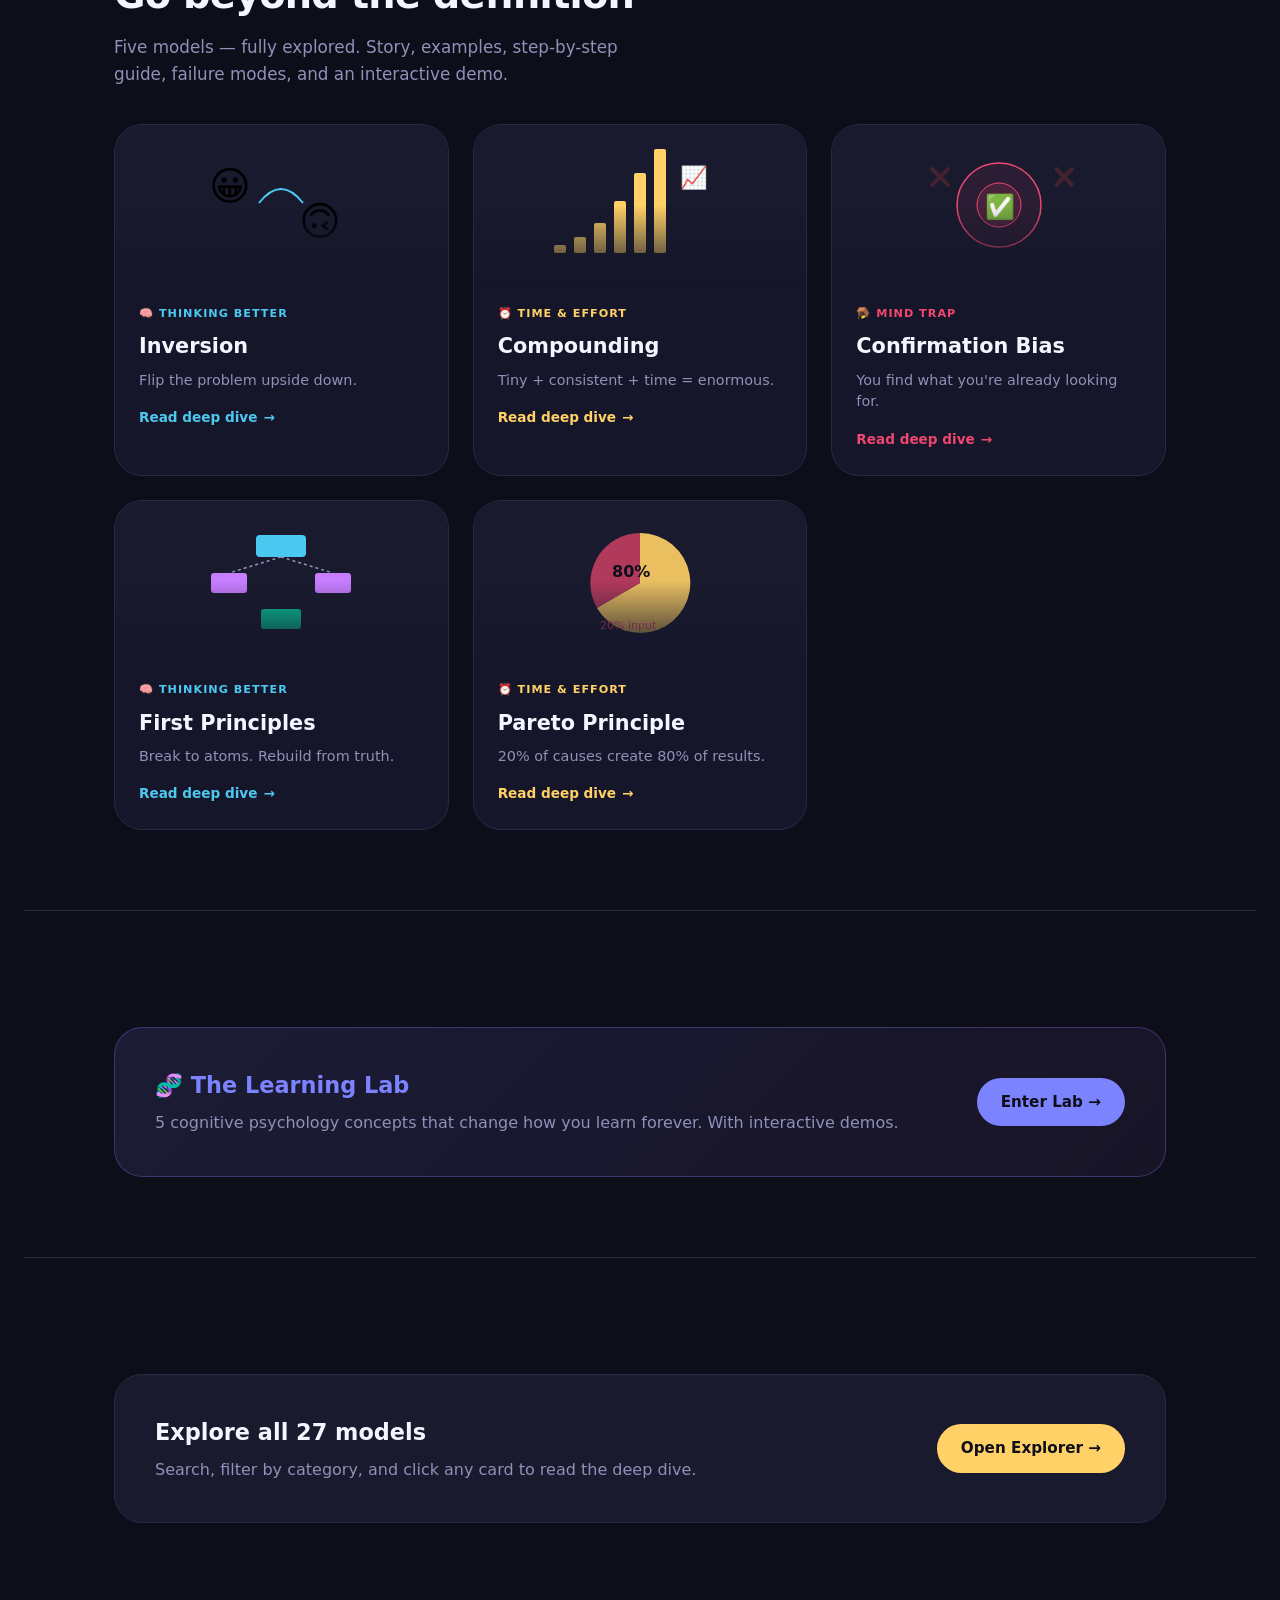
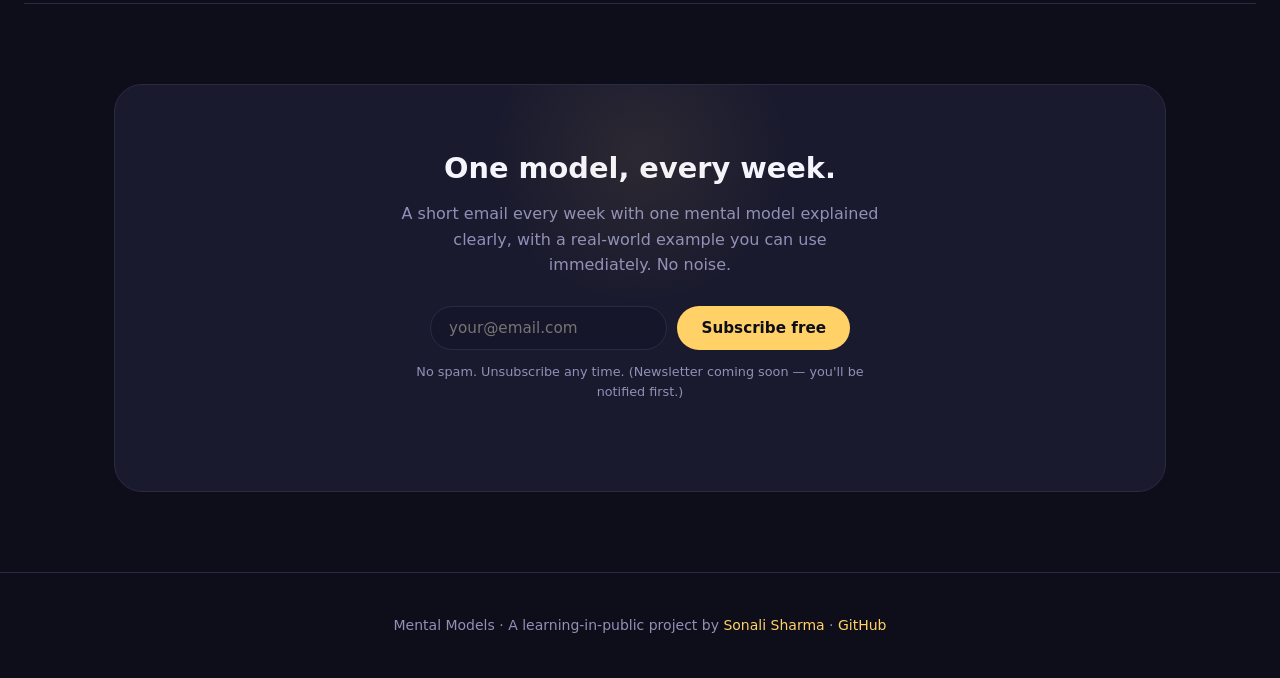
==== commit ddb58d3d: "Fix gradient text rendering bug; force dark theme regardless of OS Bug: gradient text 'learn wrong.'" ====
--- a/index.html
+++ b/index.html
@@ -3,6 +3,8 @@
 <head>
 <meta charset="UTF-8"/>
 <meta name="viewport" content="width=device-width, initial-scale=1.0"/>
+<meta name="color-scheme" content="dark"/>
+<meta name="theme-color" content="#0e0e1a"/>
 <title>Mental Models — Think Clearly. Decide Better.</title>
 <meta name="description" content="Visual, animated, in-depth explanations of the world's most powerful mental models. Free."/>
 <link rel="stylesheet" href="shared.css"/>
@@ -37,12 +39,21 @@
     animation: fadeUp 0.6s 0.1s ease both;
   }
   .hero h1 .gradient {
+    color: var(--accent);
+    display: inline-block;
     background: linear-gradient(120deg, var(--accent), var(--purple), var(--blue));
     background-size: 200% 100%;
     -webkit-background-clip: text;
     background-clip: text;
     -webkit-text-fill-color: transparent;
     animation: gradShift 6s ease-in-out infinite;
+  }
+  @supports not ((-webkit-background-clip: text) or (background-clip: text)) {
+    .hero h1 .gradient {
+      color: var(--accent);
+      background: none;
+      -webkit-text-fill-color: currentColor;
+    }
   }
   @keyframes gradShift { 0%,100%{background-position:0%} 50%{background-position:100%} }
   .hero-sub {
@@ -336,7 +347,7 @@
   const FEATURED = [
     { id: 'inversion',          color: '#4cc9f0', cat: '🧠 Thinking Better', name: 'Inversion',          line: 'Flip the problem upside down.',                svg: `<svg viewBox="0 0 200 120"><text x="28" y="55" font-size="40" class="float">😀</text><path d="M78,58 Q100,30 122,58" stroke="#4cc9f0" stroke-width="2" fill="none"/><text x="118" y="90" font-size="40" class="float" style="animation-delay:1s">🙃</text></svg>` },
     { id: 'compounding',        color: '#ffd166', cat: '⏰ Time & Effort',   name: 'Compounding',        line: 'Tiny + consistent + time = enormous.',         svg: `<svg viewBox="0 0 200 120"><rect x="14" y="100" width="12" height="8"  fill="#ffd166" rx="2"/><rect x="34" y="92"  width="12" height="16" fill="#ffd166" rx="2"/><rect x="54" y="78"  width="12" height="30" fill="#ffd166" rx="2"/><rect x="74" y="56"  width="12" height="52" fill="#ffd166" rx="2"/><rect x="94" y="28"  width="12" height="80" fill="#ffd166" rx="2"/><rect x="114" y="4"  width="12" height="104" fill="#ffd166" rx="2" class="pulse"/><text x="140" y="40" font-size="22" fill="#ffd166">📈</text></svg>` },
-    { id: 'confirmation-bias',  color: '#ef476f', cat: '🪤 Mind Trap',       name: 'Confirmation Bias',  line: 'You find what you\'re already looking for.',   svg: `<svg viewBox="0 0 200 120"><circle cx="100" cy="60" r="42" fill="#ef476f" fill-opacity="0.08" stroke="#ef476f" stroke-width="1.5"/><circle cx="100" cy="60" r="22" fill="#ef476f" fill-opacity="0.15" stroke="#ef476f"/><text x="86" y="70" font-size="24" class="pulse">✅</text><text x="30" y="38" font-size="18" opacity="0.2">❌</text><text x="154" y="38" font-size="18" opacity="0.2">❌</text></svg>` },
+    { id: 'confirmation',       color: '#ef476f', cat: '🪤 Mind Trap',       name: 'Confirmation Bias',  line: 'You find what you\'re already looking for.',   svg: `<svg viewBox="0 0 200 120"><circle cx="100" cy="60" r="42" fill="#ef476f" fill-opacity="0.08" stroke="#ef476f" stroke-width="1.5"/><circle cx="100" cy="60" r="22" fill="#ef476f" fill-opacity="0.15" stroke="#ef476f"/><text x="86" y="70" font-size="24" class="pulse">✅</text><text x="30" y="38" font-size="18" opacity="0.2">❌</text><text x="154" y="38" font-size="18" opacity="0.2">❌</text></svg>` },
     { id: 'first-principles',   color: '#4cc9f0', cat: '🧠 Thinking Better', name: 'First Principles',   line: 'Break to atoms. Rebuild from truth.',          svg: `<svg viewBox="0 0 200 120"><rect x="75" y="14" width="50" height="22" fill="#4cc9f0" rx="4" class="float"/><rect x="30" y="52" width="36" height="20" fill="#c77dff" rx="3" class="float" style="animation-delay:.3s"/><rect x="134" y="52" width="36" height="20" fill="#c77dff" rx="3" class="float" style="animation-delay:.6s"/><rect x="80" y="88" width="40" height="20" fill="#06d6a0" rx="3" class="pulse"/><line x1="100" y1="36" x2="48" y2="52" stroke="#9090b8" stroke-width="1.5" stroke-dasharray="3,3"/><line x1="100" y1="36" x2="152" y2="52" stroke="#9090b8" stroke-width="1.5" stroke-dasharray="3,3"/></svg>` },
     { id: 'pareto',             color: '#ffd166', cat: '⏰ Time & Effort',   name: 'Pareto Principle',   line: '20% of causes create 80% of results.',        svg: `<svg viewBox="0 0 200 120"><circle cx="100" cy="62" r="50" fill="#1a1a2e"/><path d="M100,62 L100,12 A50,50 0 1,1 57,87 Z" fill="#ffd166" fill-opacity="0.9" class="pulse"/><path d="M100,62 L57,87 A50,50 0 0,1 100,12 Z" fill="#ef476f" fill-opacity="0.7"/><text x="72" y="56" font-size="16" font-weight="800" fill="#0e0e1a" font-family="system-ui">80%</text><text x="60" y="108" font-size="11" fill="#ef476f" font-family="system-ui">20% input</text></svg>` }
   ];
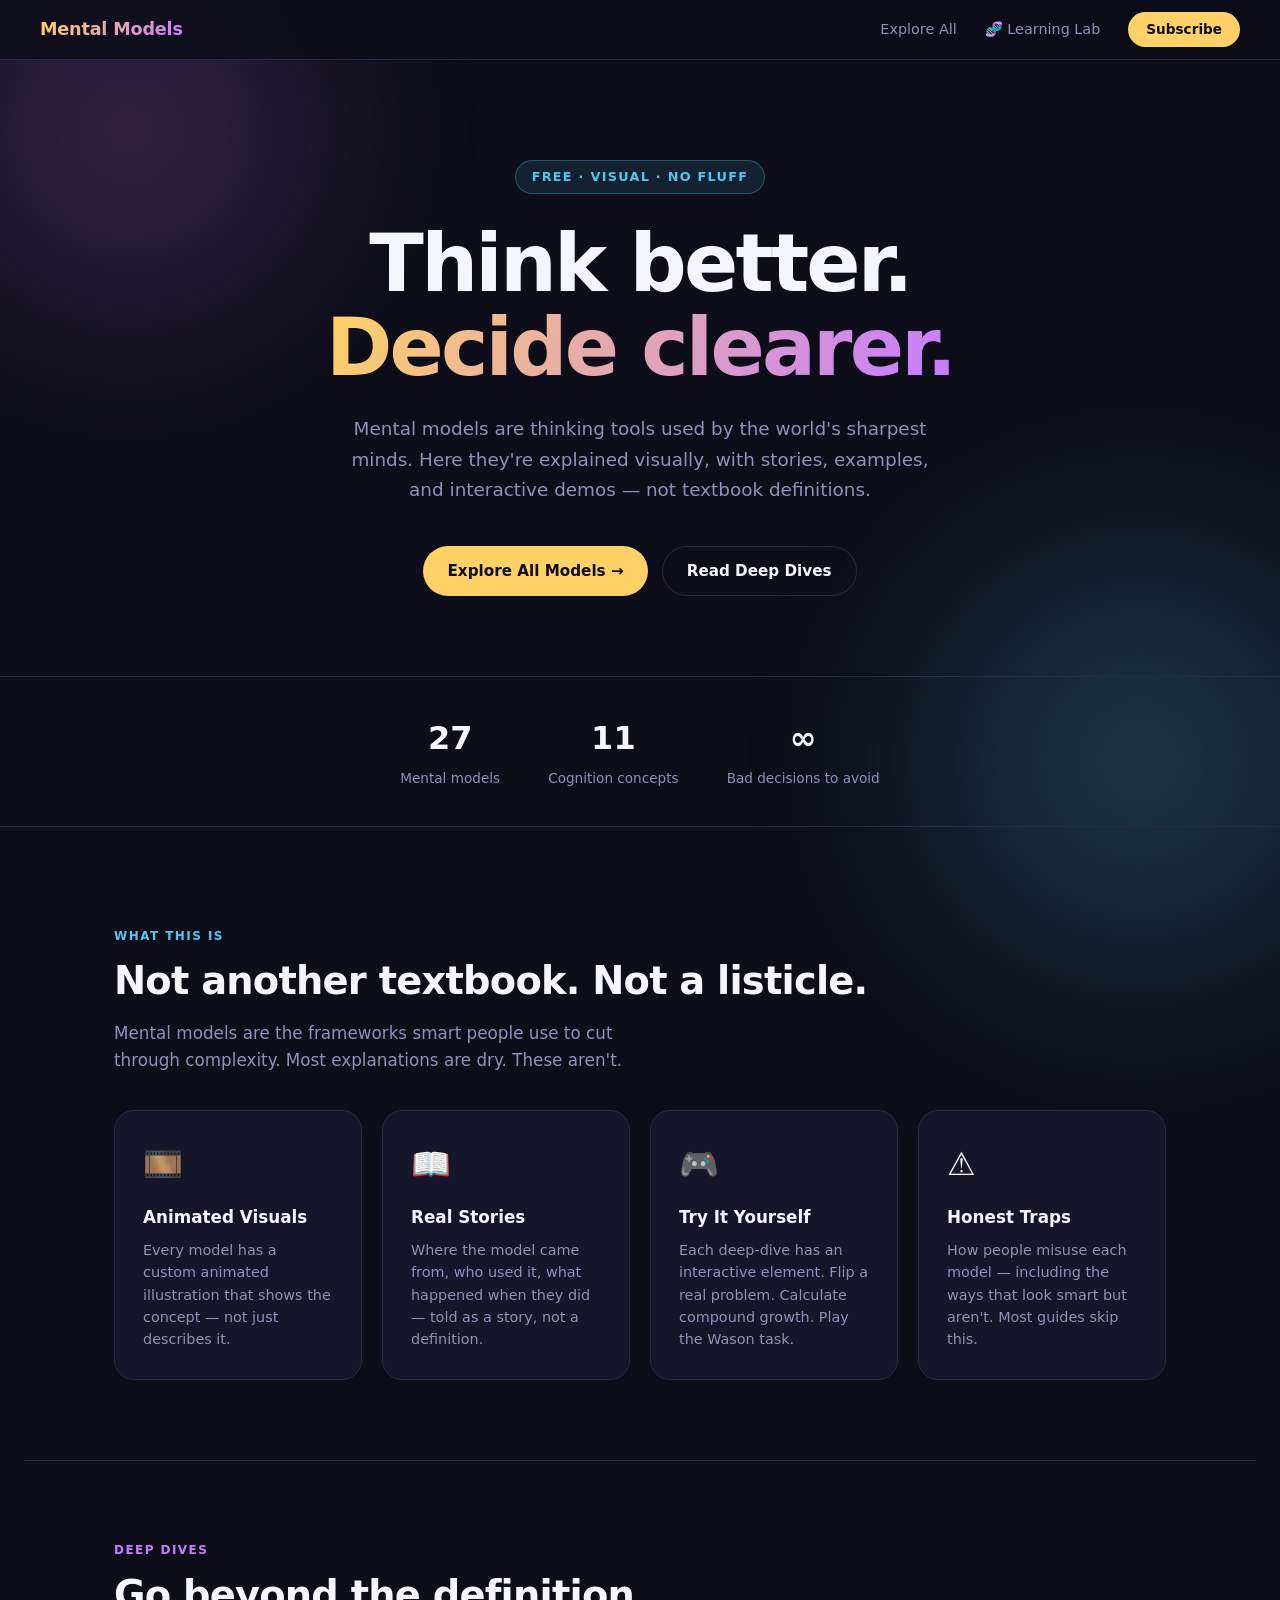
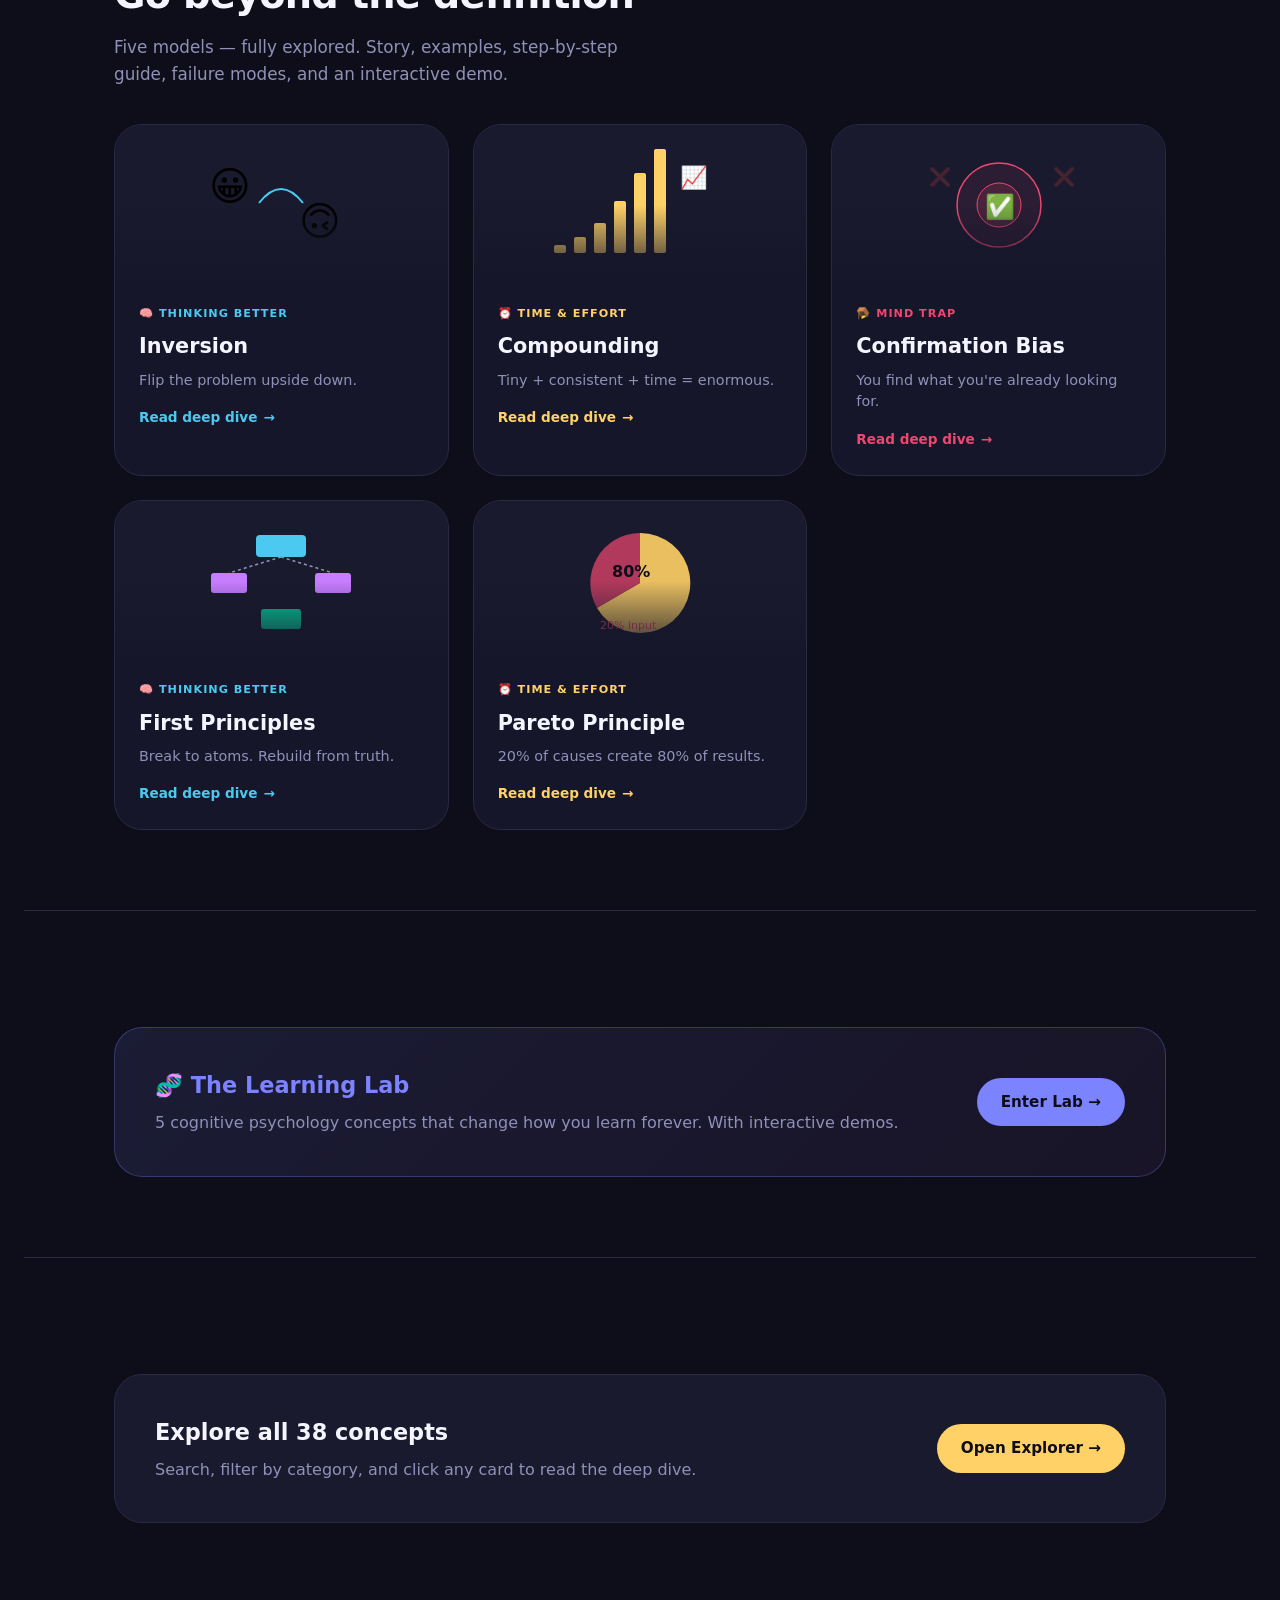
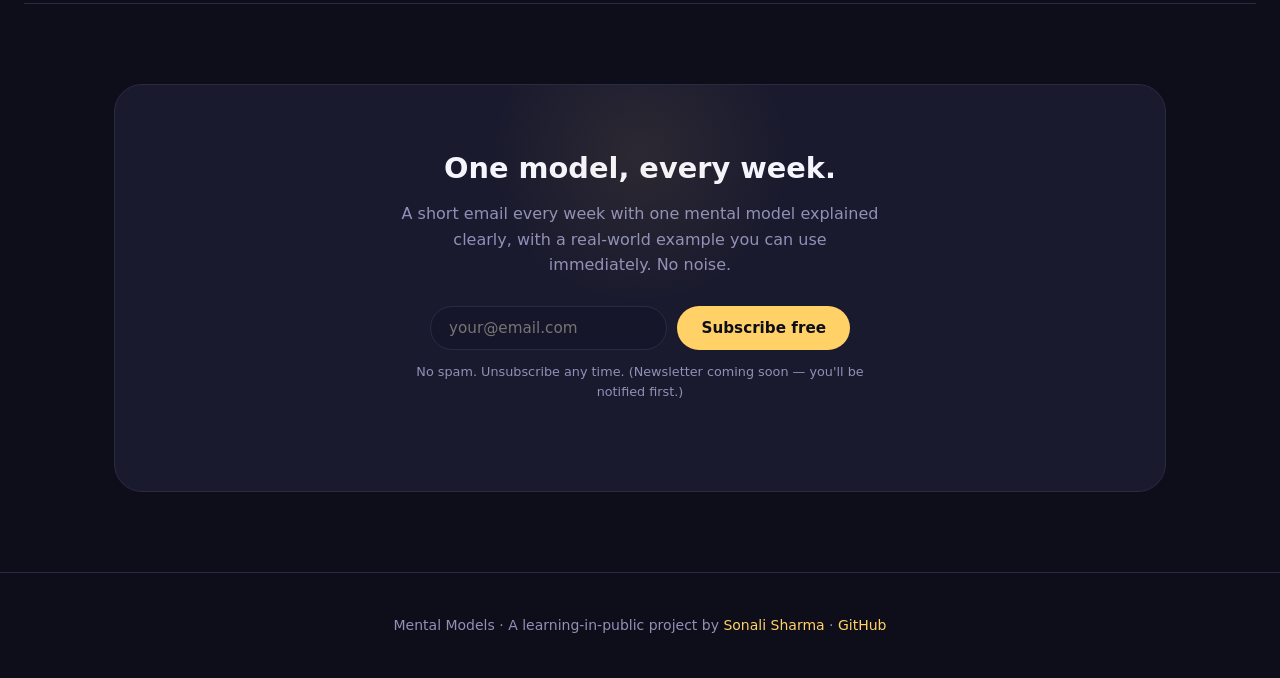
==== commit 961c3b1a: "Rebrand explorer page from 'Super Thinking' to 'Mental Models' The site has expanded beyond the Supe" ====
--- a/index.html
+++ b/index.html
@@ -6,7 +6,30 @@
 <meta name="color-scheme" content="dark"/>
 <meta name="theme-color" content="#0e0e1a"/>
 <title>Mental Models — Think Clearly. Decide Better.</title>
-<meta name="description" content="Visual, animated, in-depth explanations of the world's most powerful mental models. Free."/>
+<meta name="description" content="Visual, animated, in-depth explanations of 27 mental models + cognitive psychology. Free, interactive, no fluff."/>
+
+<!-- Open Graph (Facebook, LinkedIn, Slack, WhatsApp) -->
+<meta property="og:type" content="website"/>
+<meta property="og:url" content="https://thinking-models.vercel.app/"/>
+<meta property="og:title" content="Mental Models — Think Clearly. Decide Better."/>
+<meta property="og:description" content="27 mental models + cognitive psychology, explained visually with interactive demos. Free."/>
+<meta property="og:image" content="https://thinking-models.vercel.app/og.png"/>
+<meta property="og:site_name" content="Mental Models"/>
+
+<!-- Twitter Card -->
+<meta name="twitter:card" content="summary_large_image"/>
+<meta name="twitter:title" content="Mental Models — Think Clearly. Decide Better."/>
+<meta name="twitter:description" content="27 mental models + cognitive psychology, explained visually with interactive demos. Free."/>
+<meta name="twitter:image" content="https://thinking-models.vercel.app/og.png"/>
+
+<!-- SEO basics -->
+<link rel="canonical" href="https://thinking-models.vercel.app/"/>
+<meta name="robots" content="index, follow"/>
+<meta name="keywords" content="mental models, decision making, cognitive psychology, super thinking, learning techniques"/>
+
+<!-- Vercel Analytics -->
+<script defer src="/_vercel/insights/script.js"></script>
+<script defer src="/_vercel/speed-insights/script.js"></script>
 <link rel="stylesheet" href="shared.css"/>
 <style>
   /* ── Hero ── */
@@ -251,8 +274,8 @@
 
 <!-- ── STATS ── -->
 <div class="stats">
-  <div class="stat-item"><div class="stat-num">27+</div><div class="stat-label">Mental models</div></div>
-  <div class="stat-item"><div class="stat-num">5</div><div class="stat-label">Deep-dive pages</div></div>
+  <div class="stat-item"><div class="stat-num">27</div><div class="stat-label">Mental models</div></div>
+  <div class="stat-item"><div class="stat-num">11</div><div class="stat-label">Cognition concepts</div></div>
   <div class="stat-item"><div class="stat-num">∞</div><div class="stat-label">Bad decisions to avoid</div></div>
 </div>
 
@@ -314,7 +337,7 @@
 <section class="section">
   <div class="models-strip">
     <div class="strip-left">
-      <h3>Explore all 27 models</h3>
+      <h3>Explore all 38 concepts</h3>
       <p>Search, filter by category, and click any card to read the deep dive.</p>
     </div>
     <a href="models.html" class="btn btn-primary">Open Explorer →</a>
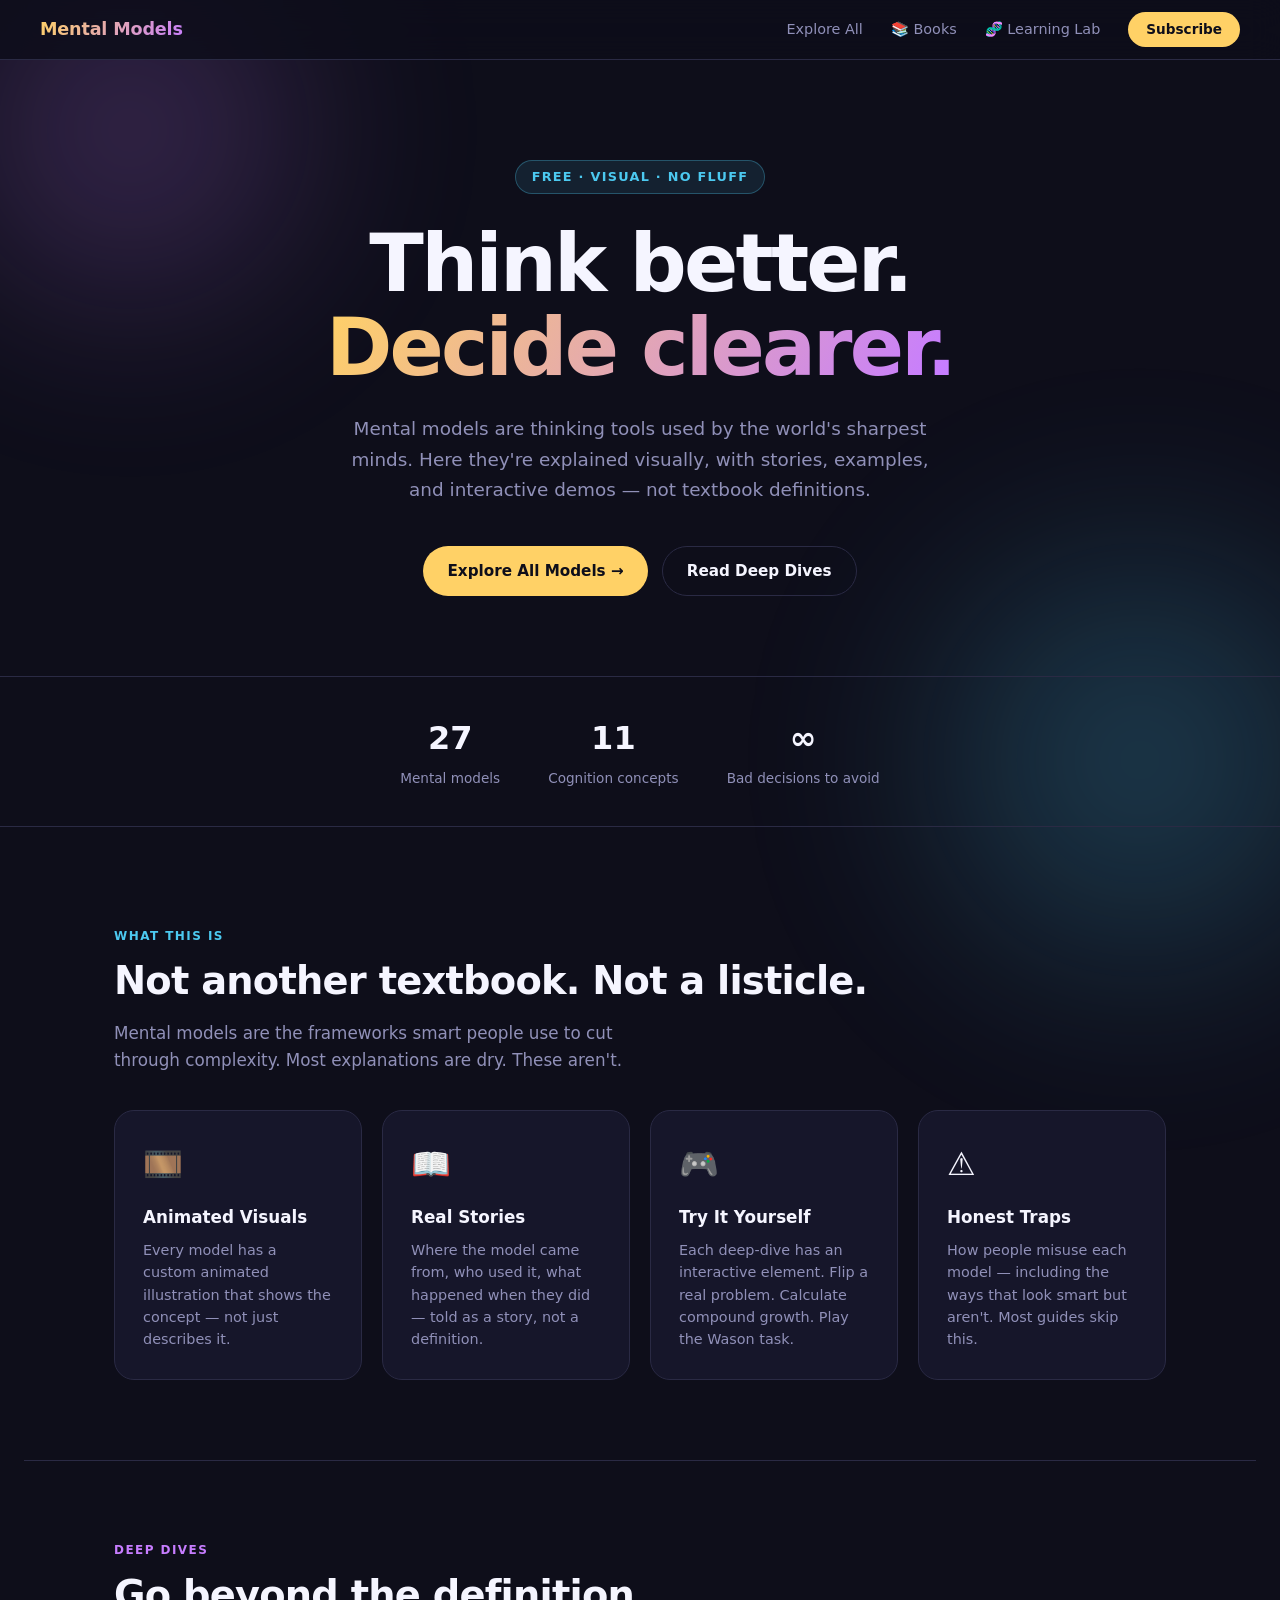
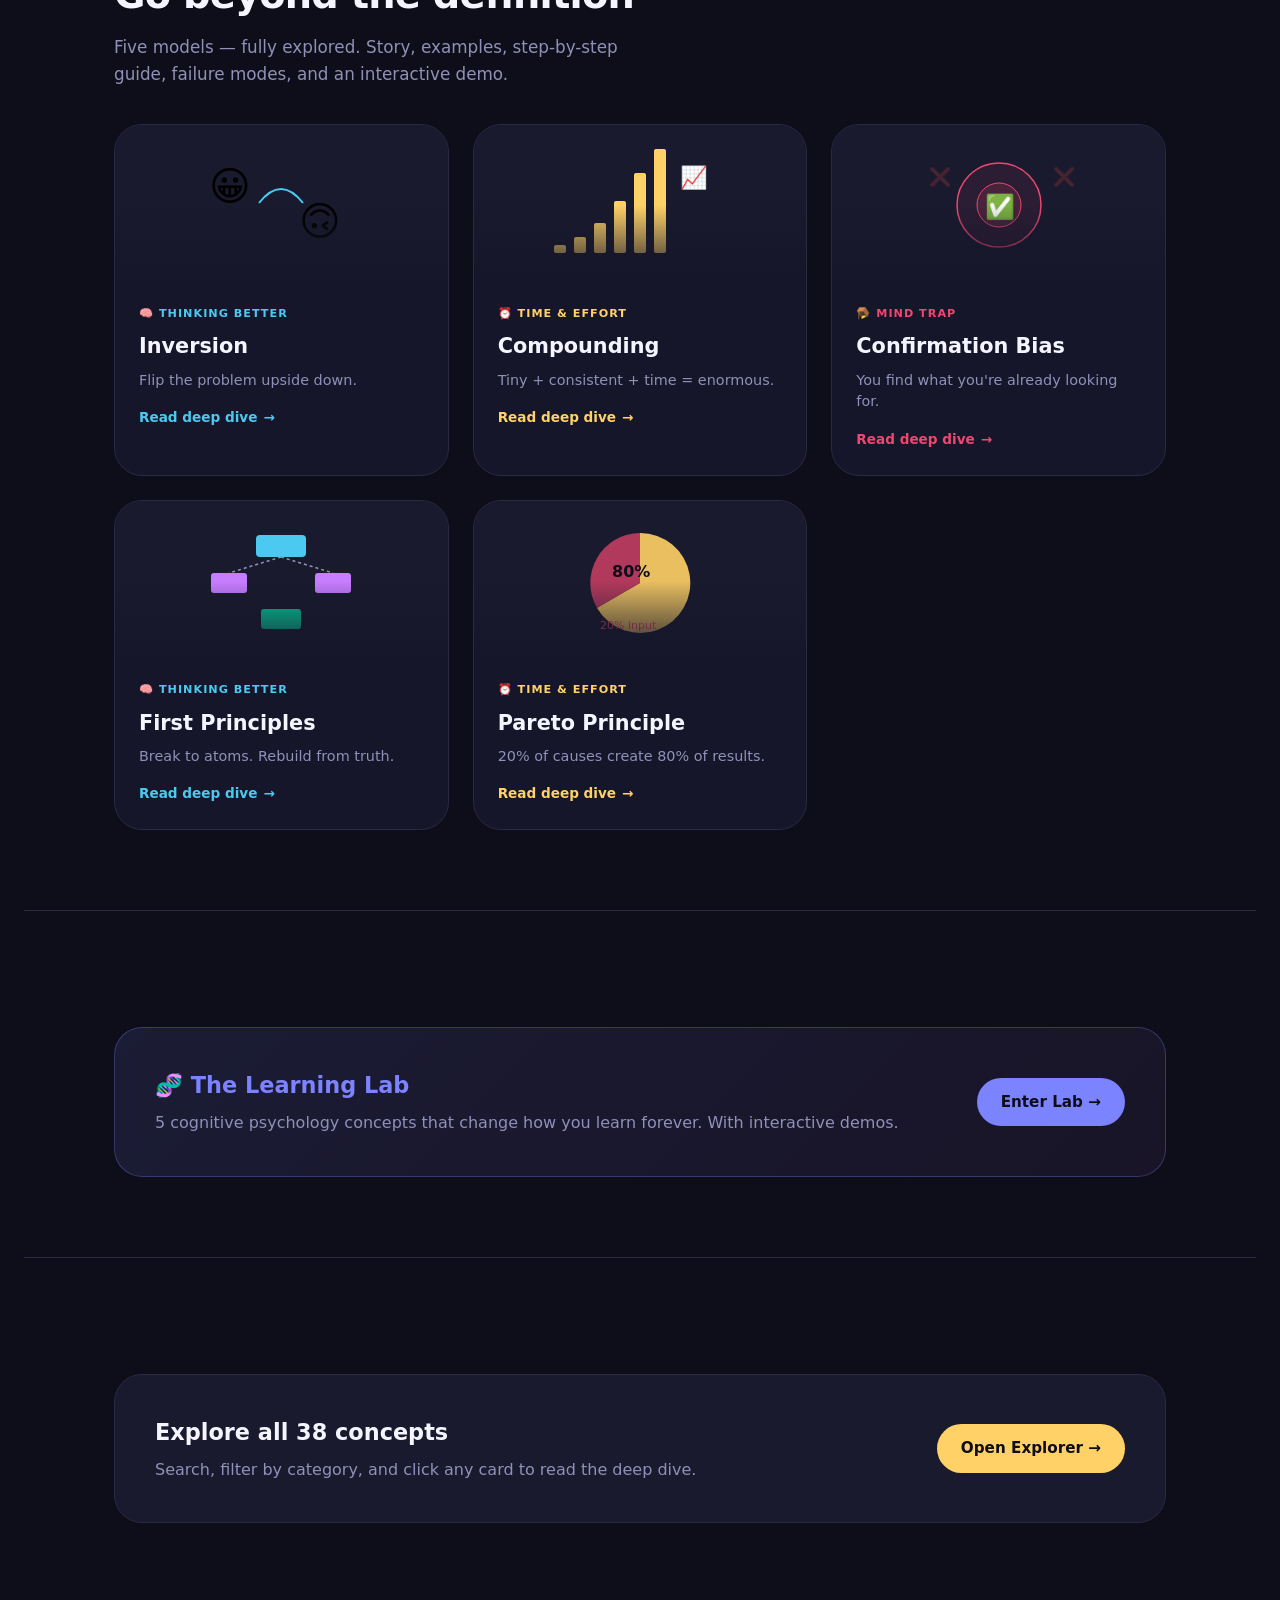
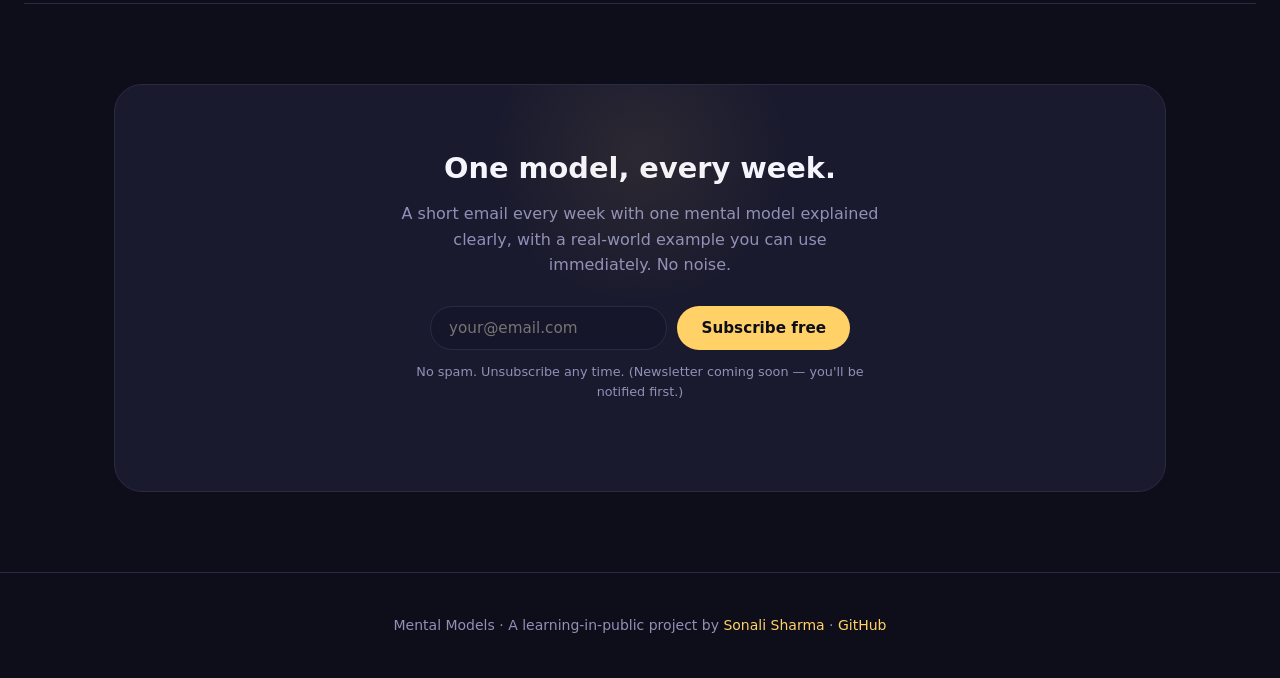
==== commit c24ee65b: "Add 5 deep-dives + /books/ catalog (Kahneman & Munger sources) 5 new model deep-dives in data/models" ====
--- a/index.html
+++ b/index.html
@@ -253,6 +253,7 @@
   <a href="index.html" class="nav-logo">Mental Models</a>
   <div class="nav-links">
     <a href="models.html">Explore All</a>
+    <a href="books/">📚 Books</a>
     <a href="learning-lab.html">🧬 Learning Lab</a>
     <a href="#newsletter" class="nav-cta">Subscribe</a>
   </div>
